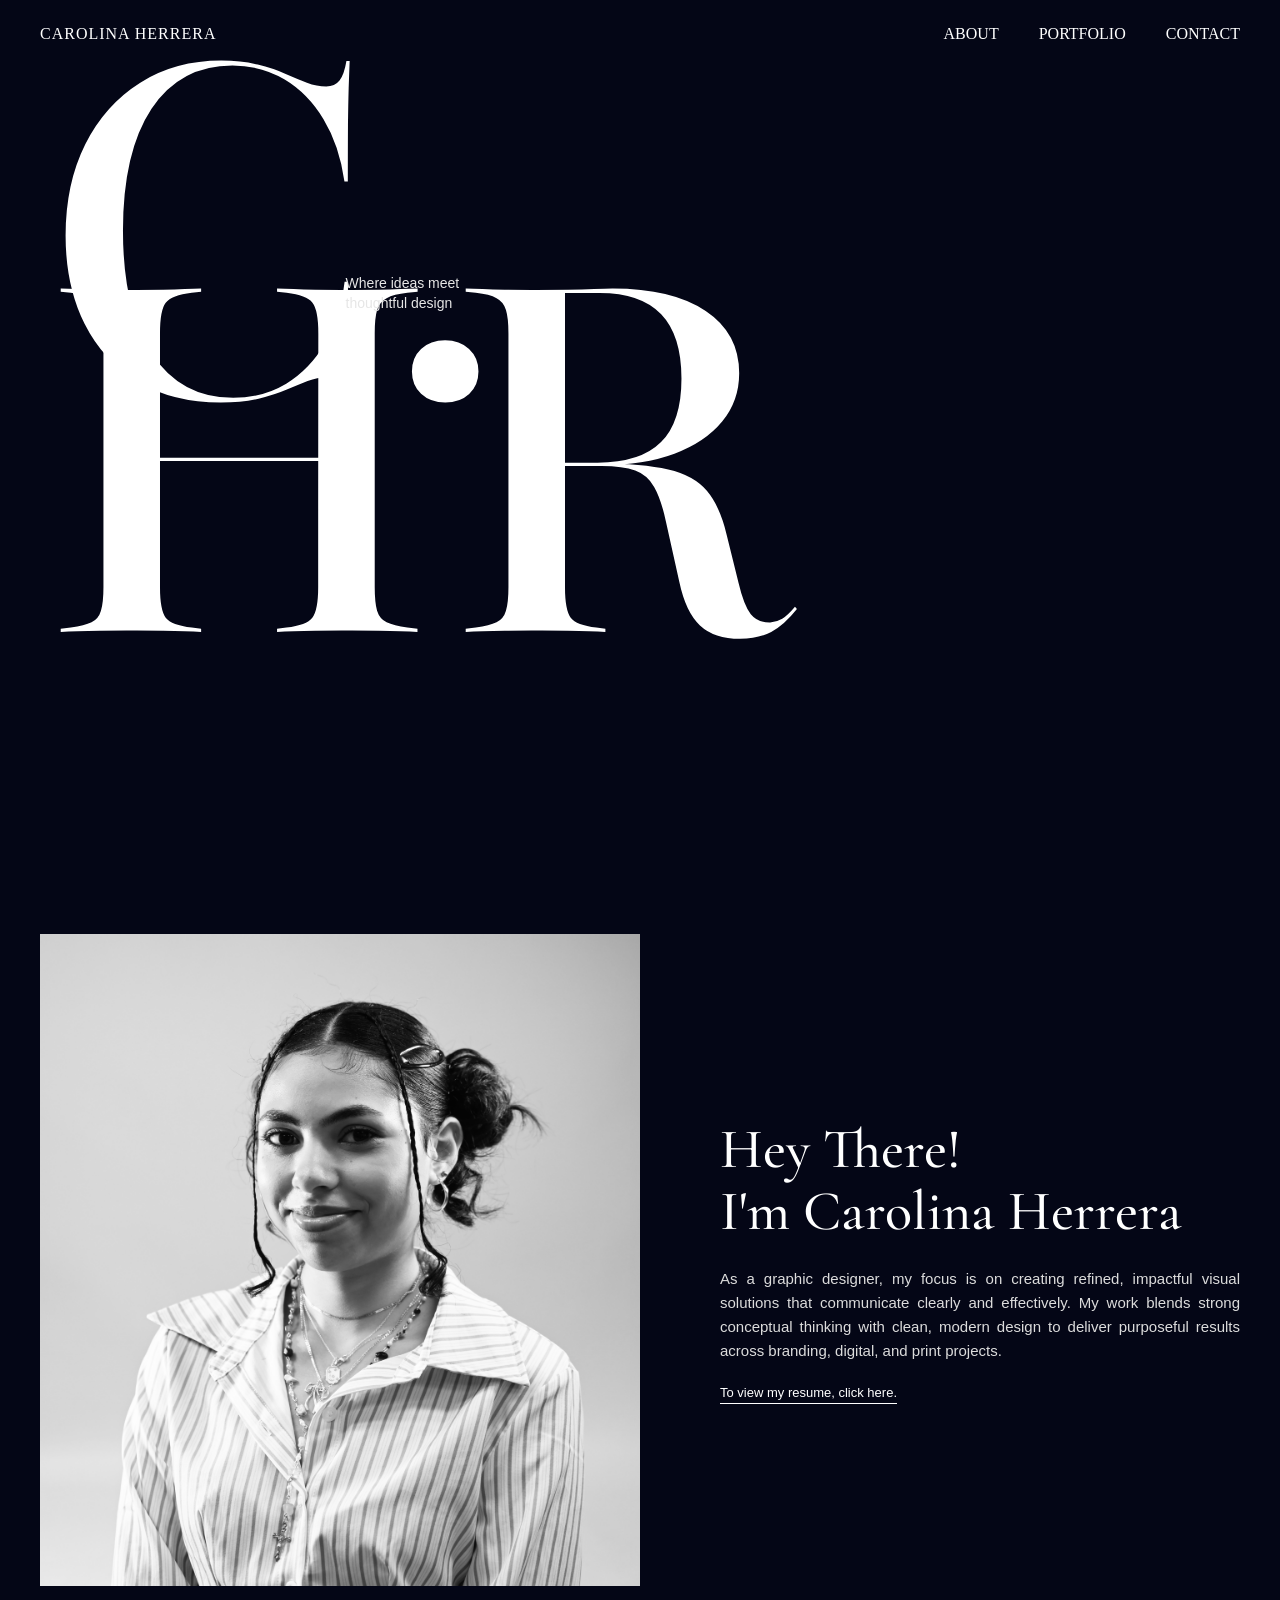
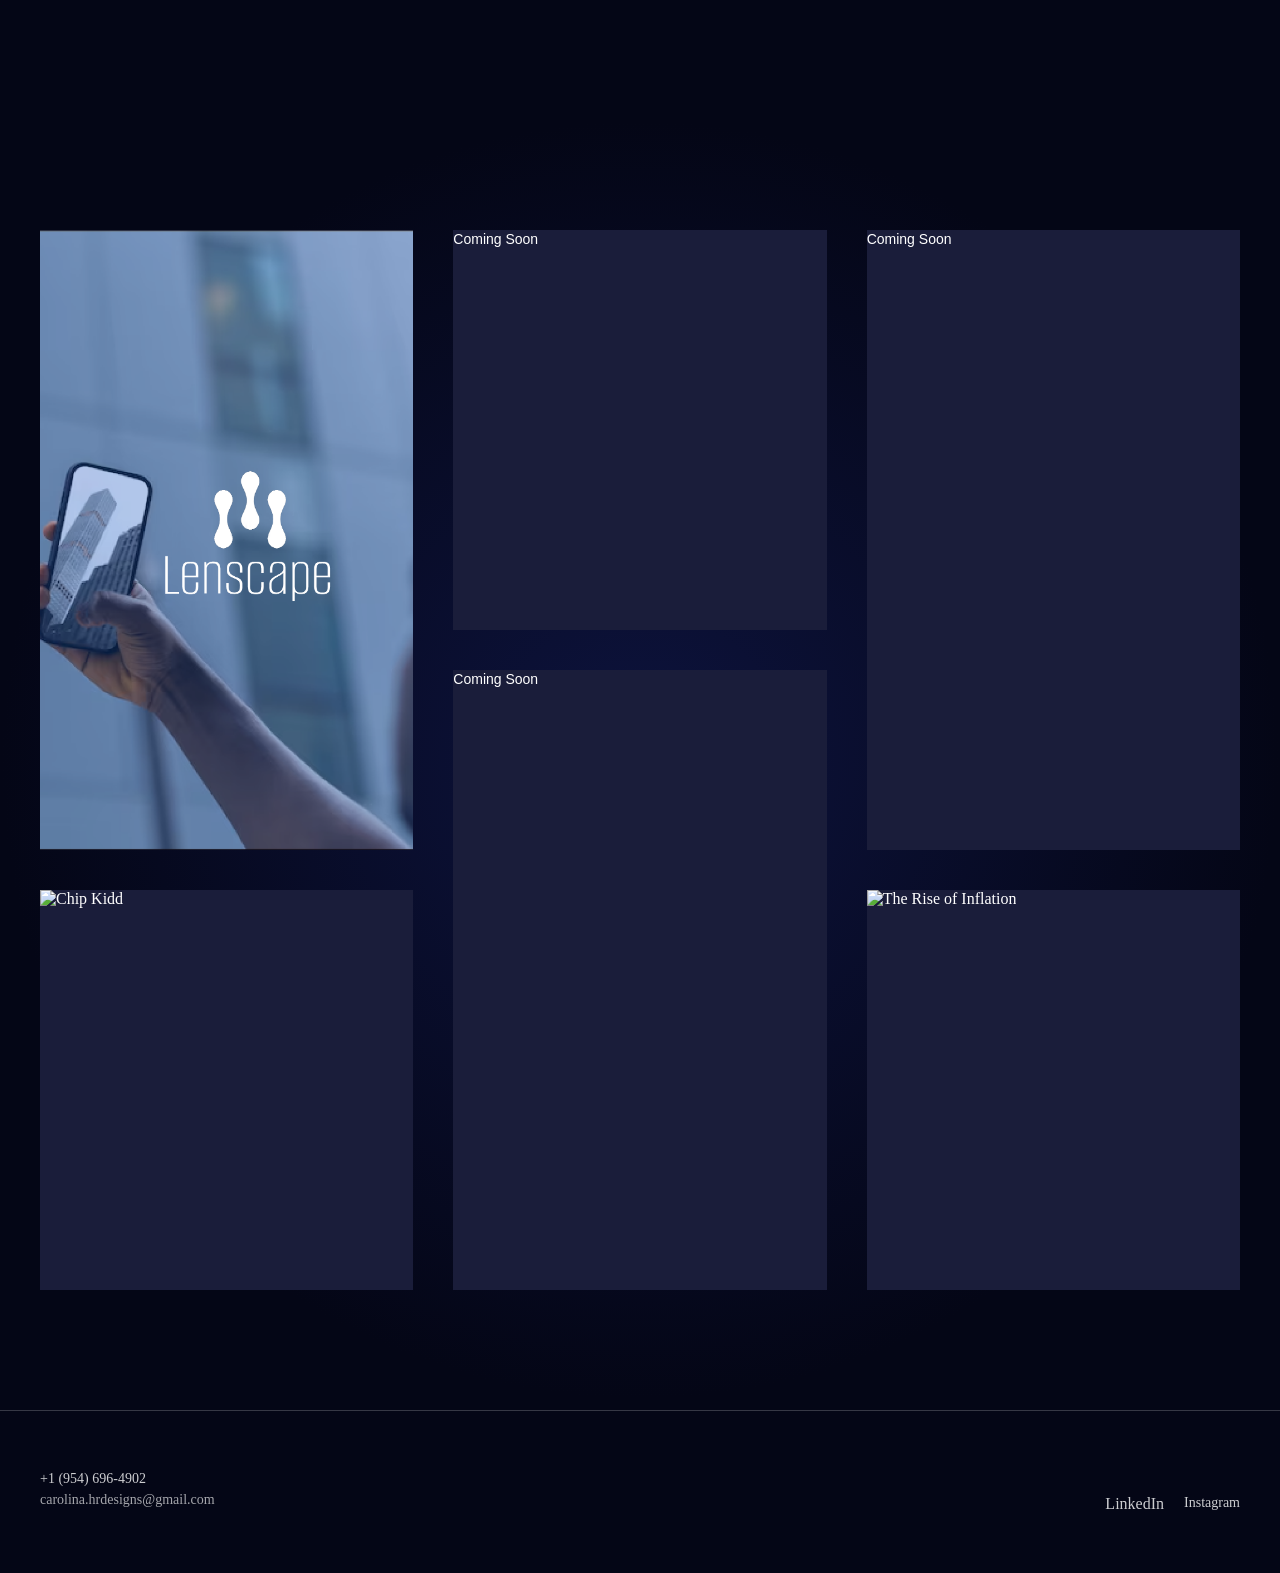
==== index.html @ 98c5e2ce "updated linked in and resume links" ====
<!DOCTYPE html>
<html lang="en">
<head>
    
    <title>Carolina Herrera Portfolio</title>
    <link rel="preconnect" href="https://fonts.googleapis.com">
    <link rel="preconnect" href="https://fonts.gstatic.com" crossorigin>
    <link href="https://fonts.googleapis.com/css2?family=Cormorant+Garamond&family=Playfair:opsz,wght@5..1200,300&display=swap" rel="stylesheet">
    <link rel="stylesheet" href="css/style.css">
</head>

<body>

    <!-- navigation -->
    <header class="header">
        <div class="header-container">

            <div class="logo">
                <a href="#home">CAROLINA HERRERA</a>
            </div>

            <nav class="nav">
                <ul class="nav-list">
                    <li><a href="#about">ABOUT</a></li>
                    <li><a href="#portfolio">PORTFOLIO</a></li>
                    <li><a href="#contact">CONTACT</a></li>
                </ul>
            </nav>

        </div>
    </header>


    <!-- home section -->
    <section id="home" class="home">

        <div class="home-container">

            <div class="home-title">

             <!-- wraper for main letter  -->
                <div class="home-main">
                    <span class="home-c">C.</span>

                    <span class="home-text-block">
                        <span class="home-hr">HR</span>
                    </span>
                </div>

             <!-- wrapper for subtitle -->
                <div class="home-sub">
                    <span class="home-subtitle">
                    Where ideas meet thoughtful design
                    </span>
                </div>

            </div>

        </div>

    </section>



  <!-- about section -->
    <section id="about" class="about">

        <div class="about-container">

         <!-- left side profile pic -->
            <div class="about-image">
                <img src="images/profile.jpg" alt="Carolina Herrera">
         </div>

         <!-- right side bio -->
            <div class="about-content">

                <h2 class="about-title">
                    Hey There! <br>I'm Carolina Herrera
                </h2>

                <p class="about-text">
                    As a graphic designer, my focus is on creating refined, impactful visual solutions that communicate clearly and effectively. My work blends strong conceptual thinking with clean, modern design to deliver purposeful results across branding, digital, and print projects.
                </p>

                <p class="about-link">
                    <a href="CarolinaHerreraResume.pdf" target="_blank">To view my resume, click here.</a>
                </p>

            </div>

        </div>

    </section>


    <!-- portfolio pics -->
    <section id="portfolio" class="portfolio">

        <div class="portfolio-container">

            <!-- each one is a project pic -->
            <a href="project-1.html" class="project project-1">
                    <img src="images/project-1.png" alt="Lenscape">
                    <div class="project-overlay">
                        <h3>Lenscape</h3>
                    </div>
            </a>
            <div class="project project-2">
                <span class="placeholder">Coming Soon</span>
            </div>
            <div class="project project-3">
                <span class="placeholder">Coming Soon</span>
            </div>
            <div class="project project-4">
                <span class="placeholder">Coming Soon</span>
            </div>
            <a href="project-2.html" class="project project-5">  
                <img src="images/project-2.png" alt="Chip Kidd">
                <div class="project-overlay">
                    <h3>Chip Kidd <br> Magazine Spreads</h3>
                </div>
            </a>
            <a href="project-3.html" class="project project-6">
                <img src="images/project-3.png" alt="The Rise of Inflation">
                <div class="project-overlay">
                    <h3> The Rise of Inflation <br> Editorial Spread </h3>
                </div>
            </a>
            </div>
        </div>

    </section>


    <!-- contact info -->
    <footer id="contact" class="footer">

        <div class="footer-container">

            <div class="footer-left">

                <p class="footer-phone">
                    +1 (954) 696-4902
                </p>

                <p class="footer-email">
                    <a href="mailto:carolina.hrdesigns@gmail.com" class="footer-email">carolina.hrdesigns@gmail.com</a>
                </p>

            </div>

            <div class="footer-right">

                
                <a class="linkedin" href="https://www.linkedin.com/in/carolinaherrera-carolinahrdesigns" target="_blank">
                    LinkedIn
                </a>
                <a href="#" class="footer-link">Instagram</a>

            </div>

        </div>

    </footer>

    <script>
        /* Fade IN when page loads */
        window.addEventListener("load", () => {
        document.body.classList.add("page-loaded");
        });

        /* Fade OUT when clicking links */
        document.querySelectorAll("a").forEach(link => {
            link.addEventListener("click", function(e) {

                const href = this.getAttribute("href");

                /* ignore anchors or external links */
                if (!href || href.startsWith("#") || this.target === "_blank") return;

                e.preventDefault();

                document.body.classList.remove("page-loaded");
                document.body.classList.add("page-exit");

                setTimeout(() => {
                    window.location.href = href;
                }, 500);
            });
        });
    </script>

</body>
</html>
---- css/style.css ----
* {
    margin: 0;
    padding: 0;
    box-sizing: border-box;
}


/* scroll */
html {
    scroll-behavior: smooth;
}


/* body styling */
body {
    background-color: #040616;
    color: white;
}




/* header */
.header {
    position: fixed;
    top: 0;
    left: 0;
    width: 100%;
    padding: 25px 40px;
    background-color: transparent;
    z-index: 1000;
}


/* header pt.2 */
.header-container {
    display: flex;
    justify-content: space-between;
    align-items: center;
}



/* logo name */
.logo a {
    font-size: 16px;
    font-weight: 400;
    letter-spacing: 1px;
    color: white;
    text-decoration: none;
}



/* navigation */
.nav-list {
    display: flex;
    gap: 40px;
    list-style: none;
}


/* navigation links */
.nav-list a {
    font-size: 16px;
    color: white;
    text-decoration: none;
    transition: opacity 0.3s ease;
}


/* navigation hover effect */
.nav-list a:hover {
    opacity: 0.6;
}

.home {
    padding-top: 120px;
}





/* home section */
.home {
    height: 90vh;
    display: flex;
    align-items: center;      
    justify-content: center;  
    padding: 0 40px;
}


/* home pt.2 */
.home-container {
    width: 100%;
    display: flex;
    justify-content: center;
}

/* home title placer */
.home-title {
    position: relative;
    display: flex;
    align-items: baseline;
    justify-content: center;   
}

/* letter c. */
.home-c {
    font-size: clamp(400px, 45vw, 1000px);
    font-weight: 500;
    line-height: 0.20;
    font-family: "Playfair", serif;
    transform: translate(-3vw, -2%);
}


/* letters hr */
.home-hr {
    font-size: clamp(400px, 47vw, 1000px);
    font-weight: 500;
    line-height: 0.20;
    font-family: "Playfair", serif;
    transform: translateY(40px);
}


/* right text block */
.home-text-block {
    position: relative;
}


/* subtitle */
.home-subtitle {
    position: absolute;
    left: -23vw;
    top: 100px;
    font-family: "Inter", sans-serif;
    font-size: 14px;
    line-height: 1.4;
    color: #e6e6e6;
    width: 160px;
}


@keyframes homeFadeUp {
    to {
        opacity: 1;
        transform: translateY(0);
    }
}



.home-main {
    opacity: 0;
    transform: translateY(60px);
    animation: homeFadeUp 1.4s cubic-bezier(0.22, 1, 0.36, 1) forwards;
}

.home-sub {
    position: absolute;
    opacity: 0;
    animation: homeFadeUp 1.4s cubic-bezier(0.22, 1, 0.36, 1) forwards;
    animation-delay: 0.6s;
}






/* about section */
.about {
    min-height: 100vh;
    display: flex;
    align-items: center;
    padding: 80px 40px;
}

/* about section pt.2 */
.about-container {
    display: flex;
    align-items: center;
    gap: 80px;
}

/* profile pic */
.about-image img {
    width: 600px;
    height: auto;
    display: block;
}


/* right side bio */
.about-content {
    max-width: 520px;
}


/* title */
.about-title {
    font-size: 56px;
    font-weight: 500;
    line-height: 1.1;
    margin-bottom: 24px;
    font-family: "Cormorant Garamond", serif;
}

/* body text */
.about-text {
    font-family: "Inter", sans-serif;
    font-size: 15px;
    line-height: 1.6;
    color: #dcdcdc;
    margin-bottom: 20px;

    text-align: justify;
    text-align-last: left;
}

/* link */
.about-link a {
    font-family: "Inter", sans-serif;
    font-size: 13px;
    color: #ffffff;
    text-decoration: underline;
}

/* about resume */
.about-link a {
    text-decoration: none;
    color: white;

    border-bottom: 1px solid white;
    padding-bottom: 3px;

    transition: opacity 0.3s ease;
}

.about-link a:hover {
    opacity: 0.6;
}






/* portfolio section */
.portfolio {
    padding: 120px 40px;
    background: radial-gradient(
    circle at center,
    #0D133D 0%,
    #040616 70%
  );
}

/* portfolio pt.2 */
.portfolio-container {
    max-width: 1200px;
    margin: 0 auto;
    display: grid;
    grid-template-columns: repeat(6, 1fr);
    grid-auto-rows: 180px;
    gap: 40px;
}

/* project blocks */
.project {
    position: relative;
    overflow: hidden;
    cursor: pointer;
    display: block;
    text-decoration: none;
    color: inherit;
}

.project:visited {
    color: inherited;
}

.project-1 {
    grid-column: 1 / 3;
    grid-row: 1 / 4;
}

.project-2 {
    grid-column: 3 / 5;
    grid-row: 1 / 3;
}

.project-3 {
    grid-column: 5 / 7;
    grid-row: 1 / 4;
}

.project-4 {
    grid-column: 3 / 5;
    grid-row: 3 / 6;
}

.project-5 {
    grid-column: 1 / 3;
    grid-row: 4 / 6;
}

.project-6 {
    grid-column: 5 / 7;
    grid-row: 4 / 6;
}

.project img {
    width: 100%;
    height: 100%;
    object-fit: cover;  
    transition: transform 0.5s ease, filter 0.5s ease;
}

.project {
    position: relative;
    overflow: hidden;
    cursor: pointer;
    width: 100%;
    height: 100%;
    background-color: #1a1d3a;
}

.project-overlay {
    position: absolute;
    inset: 0;
    display: flex;
    align-items: center;
    justify-content: center;
    text-align: center;
    background: rgba(4, 6, 22, 0.4);
    backdrop-filter: blur(6px);
    opacity: 0;
    transition: opacity 0.4s ease;
}

.project-overlay h3 {
    font-family: "Inter", sans-serif;
    font-size: 22px;
    font-weight: 500;
    letter-spacing: 1px;
    color: white;
    margin: 0;
    transform: translateY(10px);
    transition: transform 0.4s ease, opacity 0.4s ease;
    opacity: 0;
}

.project:hover img {
    transform: scale(1.08);
    filter: blur(4px);
}

.project:hover .project-overlay {
    opacity: 1;
}

.project:hover .project-overlay h3 {
    transform: translateY(0);
    opacity: 1;
}

.placeholder {
    color: white;
    font-family: "Inter", sans-serif;
    font-size: 14px;
}





/* footer */
.footer {
    padding: 60px 40px;
    border-top: 1px solid rgba(255, 255, 255, 0.2);
}

/* footer pt.2 */
.footer-container {
    max-width: 1200px;
    margin: 0 auto;
    display: flex;
    justify-content: space-between;
    align-items: flex-end;
}

/* left side (contact info) */
.footer-left p {
    font-size: 14px;
    margin-bottom: 5px;
    opacity: 0.8;
}

.footer-email {
    font-size: 14px;
    text-decoration: none;
    color: white;
    opacity: 0.8;
    transition: opacity 0.3s ease;
}

.footer-email:hover {
    opacity: 0.5;
}


/* right side (social links) */
.footer-right {
    display: flex;
    gap: 20px;
}

/* social links */
.footer-link {
    font-size: 14px;
    text-decoration: none;
    color: white;
    opacity: 0.8;
    transition: opacity 0.3s ease;
}

.linkedin {
    text-decoration: none;
    color: white;
    opacity: 0.8;
    transition: opacity 0.3s ease;
}

/* hover effect */
.footer-link:hover {
    opacity: 0.5;
}


/* PAGE TRANSITIONS */

body {
    opacity: 0;
    transition: opacity 0.5s ease;
}

body.page-loaded {
    opacity: 1;
}

body.page-exit {
    opacity: 0;
}
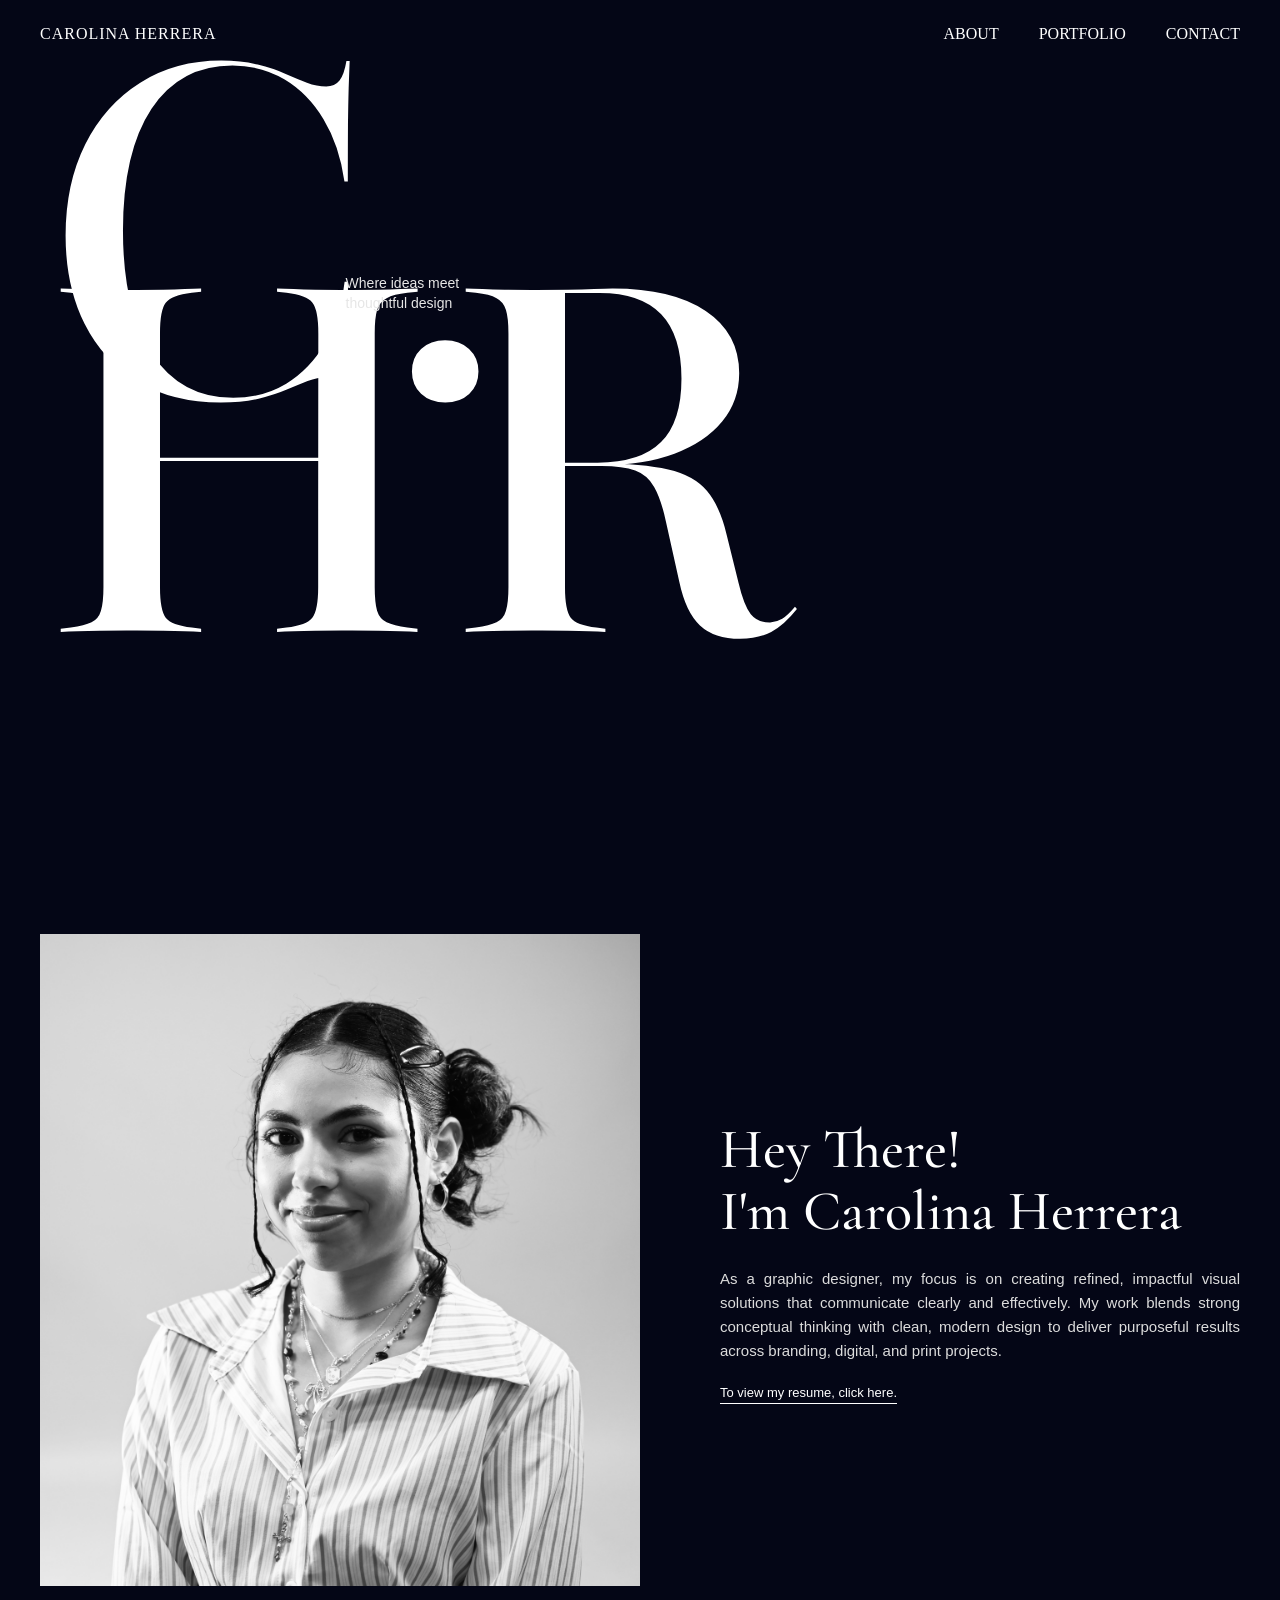
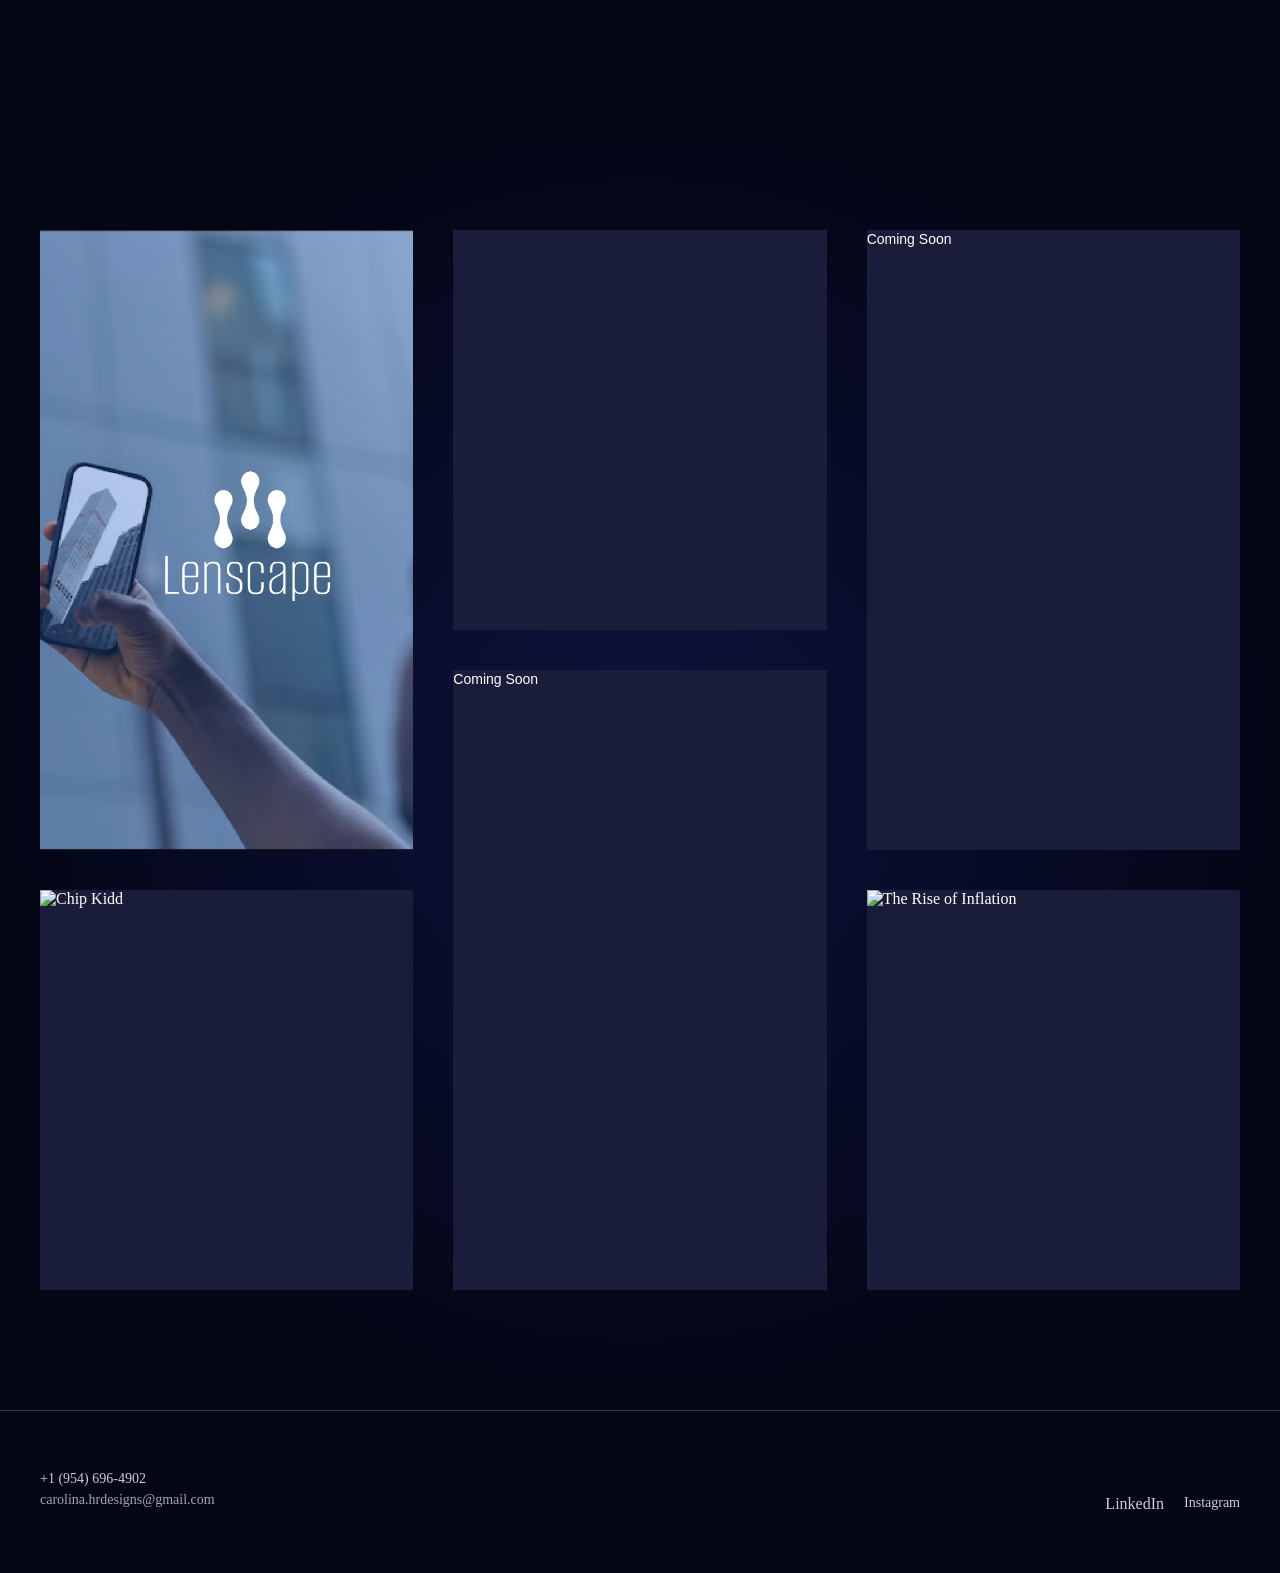
==== commit 1dffb513: "did tropicoco project, updated each project htmls for the way they look" ====
--- a/index.html
+++ b/index.html
@@ -106,9 +106,15 @@
                         <h3>Lenscape</h3>
                     </div>
             </a>
-            <div class="project project-2">
-                <span class="placeholder">Coming Soon</span>
-            </div>
+            <a href="project-4.html" class="project project-2">
+                <video autoplay muted loop playsinline>
+                    <source src="videos/tropicoco-logo.mp4" type="video/mp4">
+                </video>
+
+                <div class="project-overlay">
+                    <h3>TropiCoco</h3>
+                </div>
+            </a>
             <div class="project project-3">
                 <span class="placeholder">Coming Soon</span>
             </div>
--- a/css/style.css
+++ b/css/style.css
@@ -322,6 +322,14 @@
     transition: transform 0.5s ease, filter 0.5s ease;
 }
 
+.project video {
+    width: 100%;
+    height: 100%;
+    object-fit: cover;
+    transition: transform 0.5s ease, filter 0.5s ease;
+    transform: scale(1.5);
+}
+
 .project {
     position: relative;
     overflow: hidden;
@@ -356,10 +364,12 @@
     opacity: 0;
 }
 
-.project:hover img {
+.project:hover img,
+.project:hover video {
     transform: scale(1.08);
     filter: blur(4px);
 }
+
 
 .project:hover .project-overlay {
     opacity: 1;
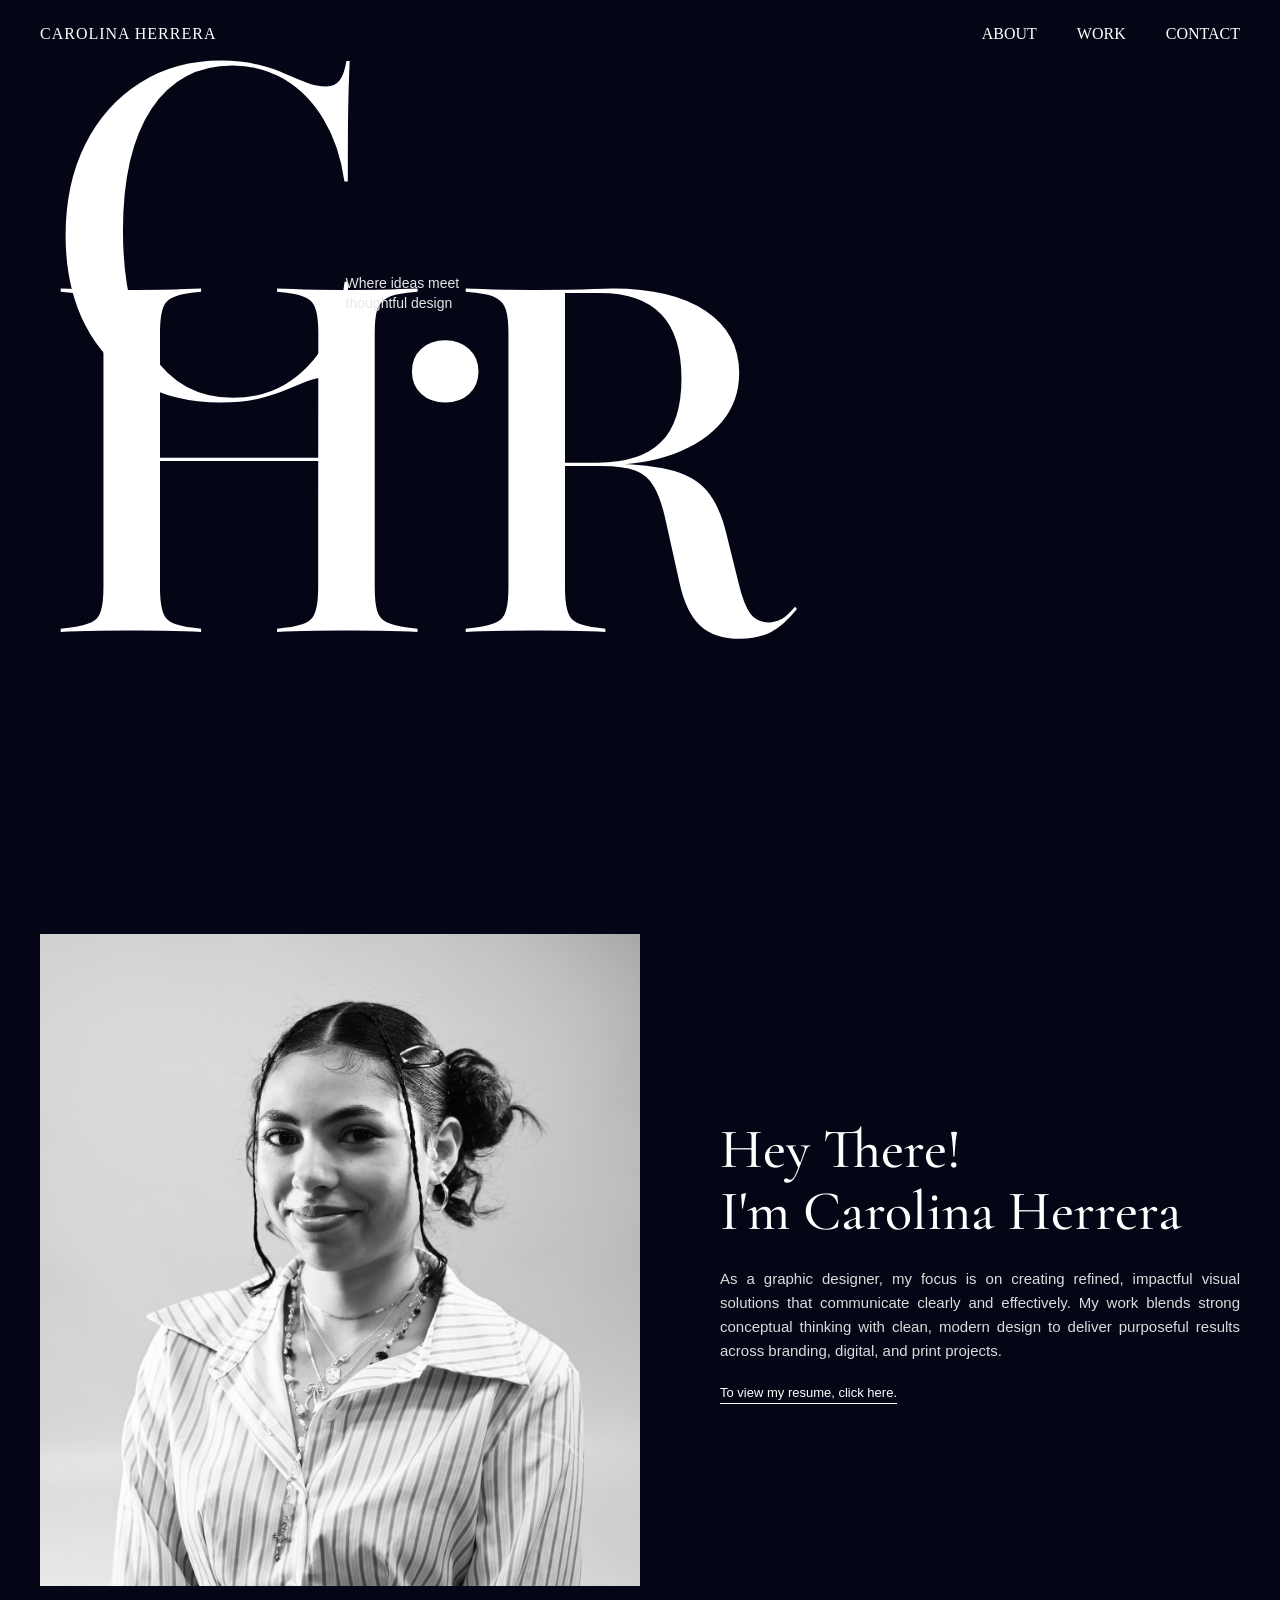
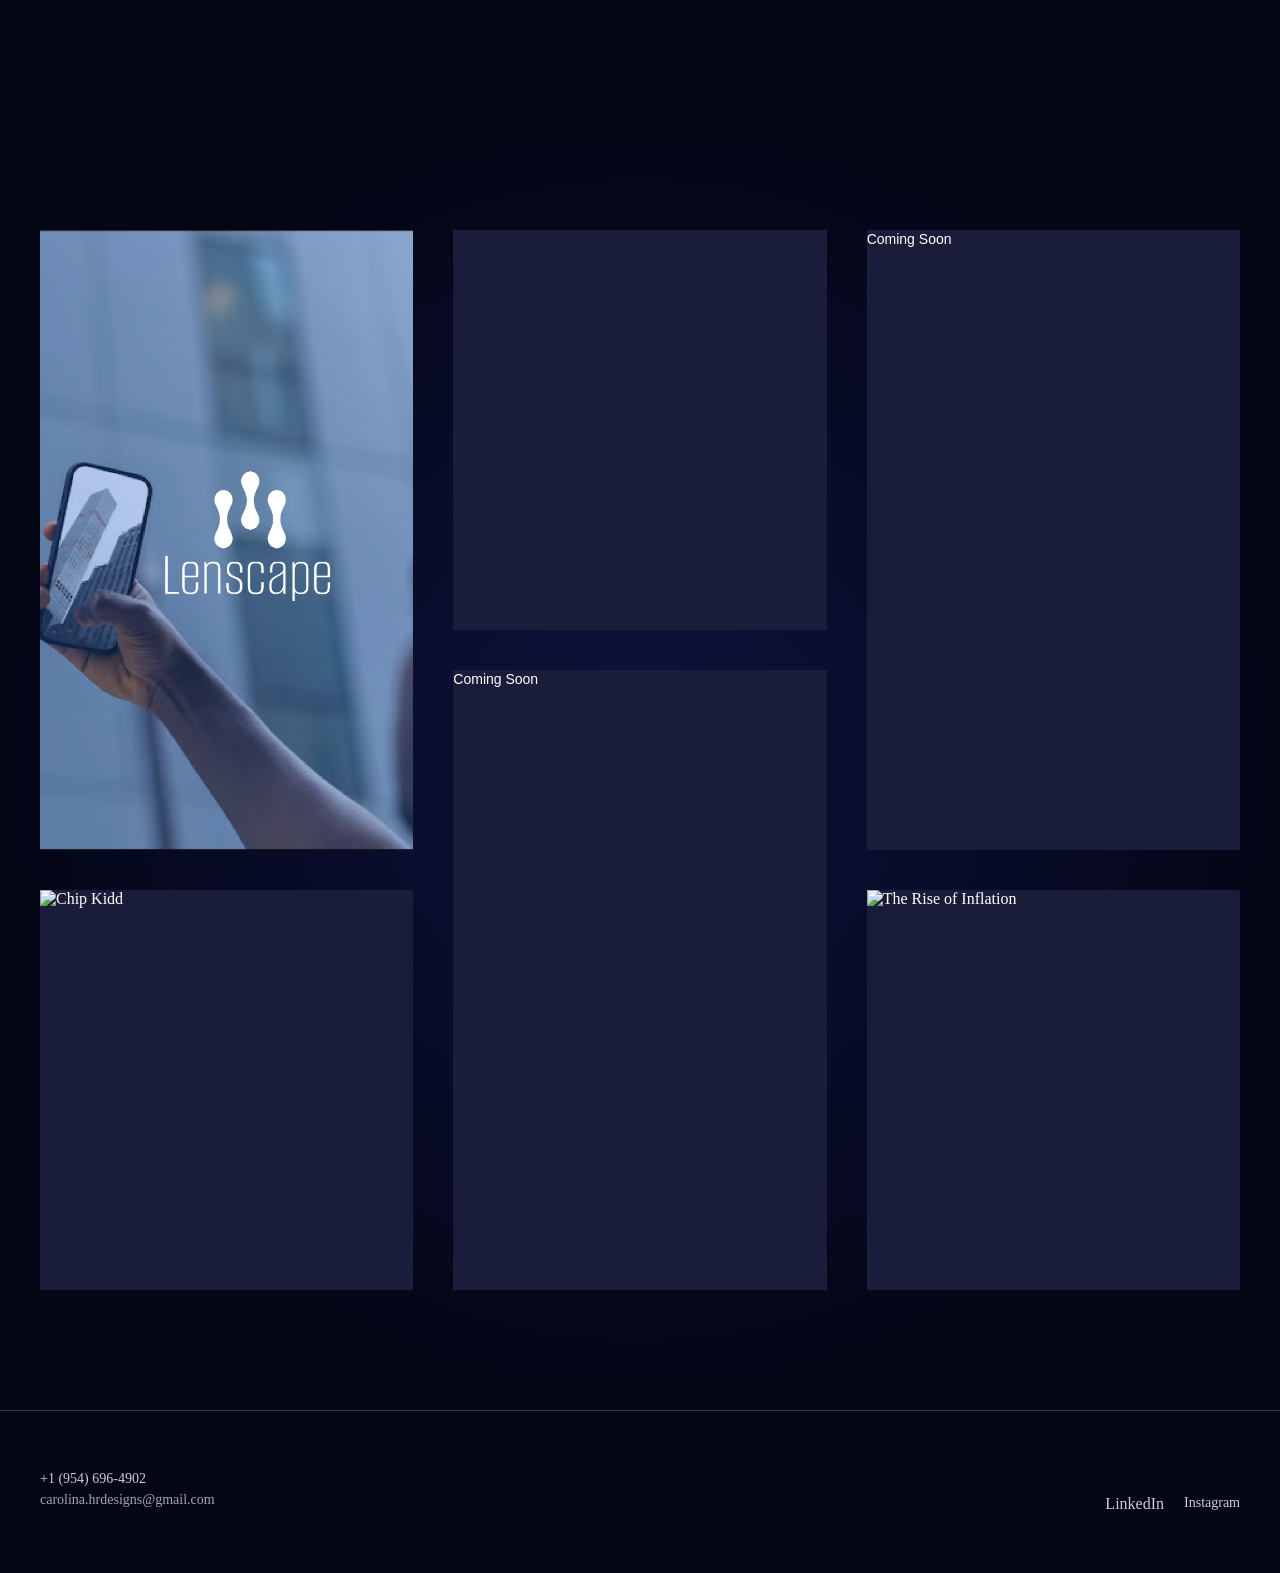
==== commit 05c92e5b: "portfolio to work on nav" ====
--- a/index.html
+++ b/index.html
@@ -22,7 +22,7 @@
             <nav class="nav">
                 <ul class="nav-list">
                     <li><a href="#about">ABOUT</a></li>
-                    <li><a href="#portfolio">PORTFOLIO</a></li>
+                    <li><a href="#portfolio">WORK</a></li>
                     <li><a href="#contact">CONTACT</a></li>
                 </ul>
             </nav>
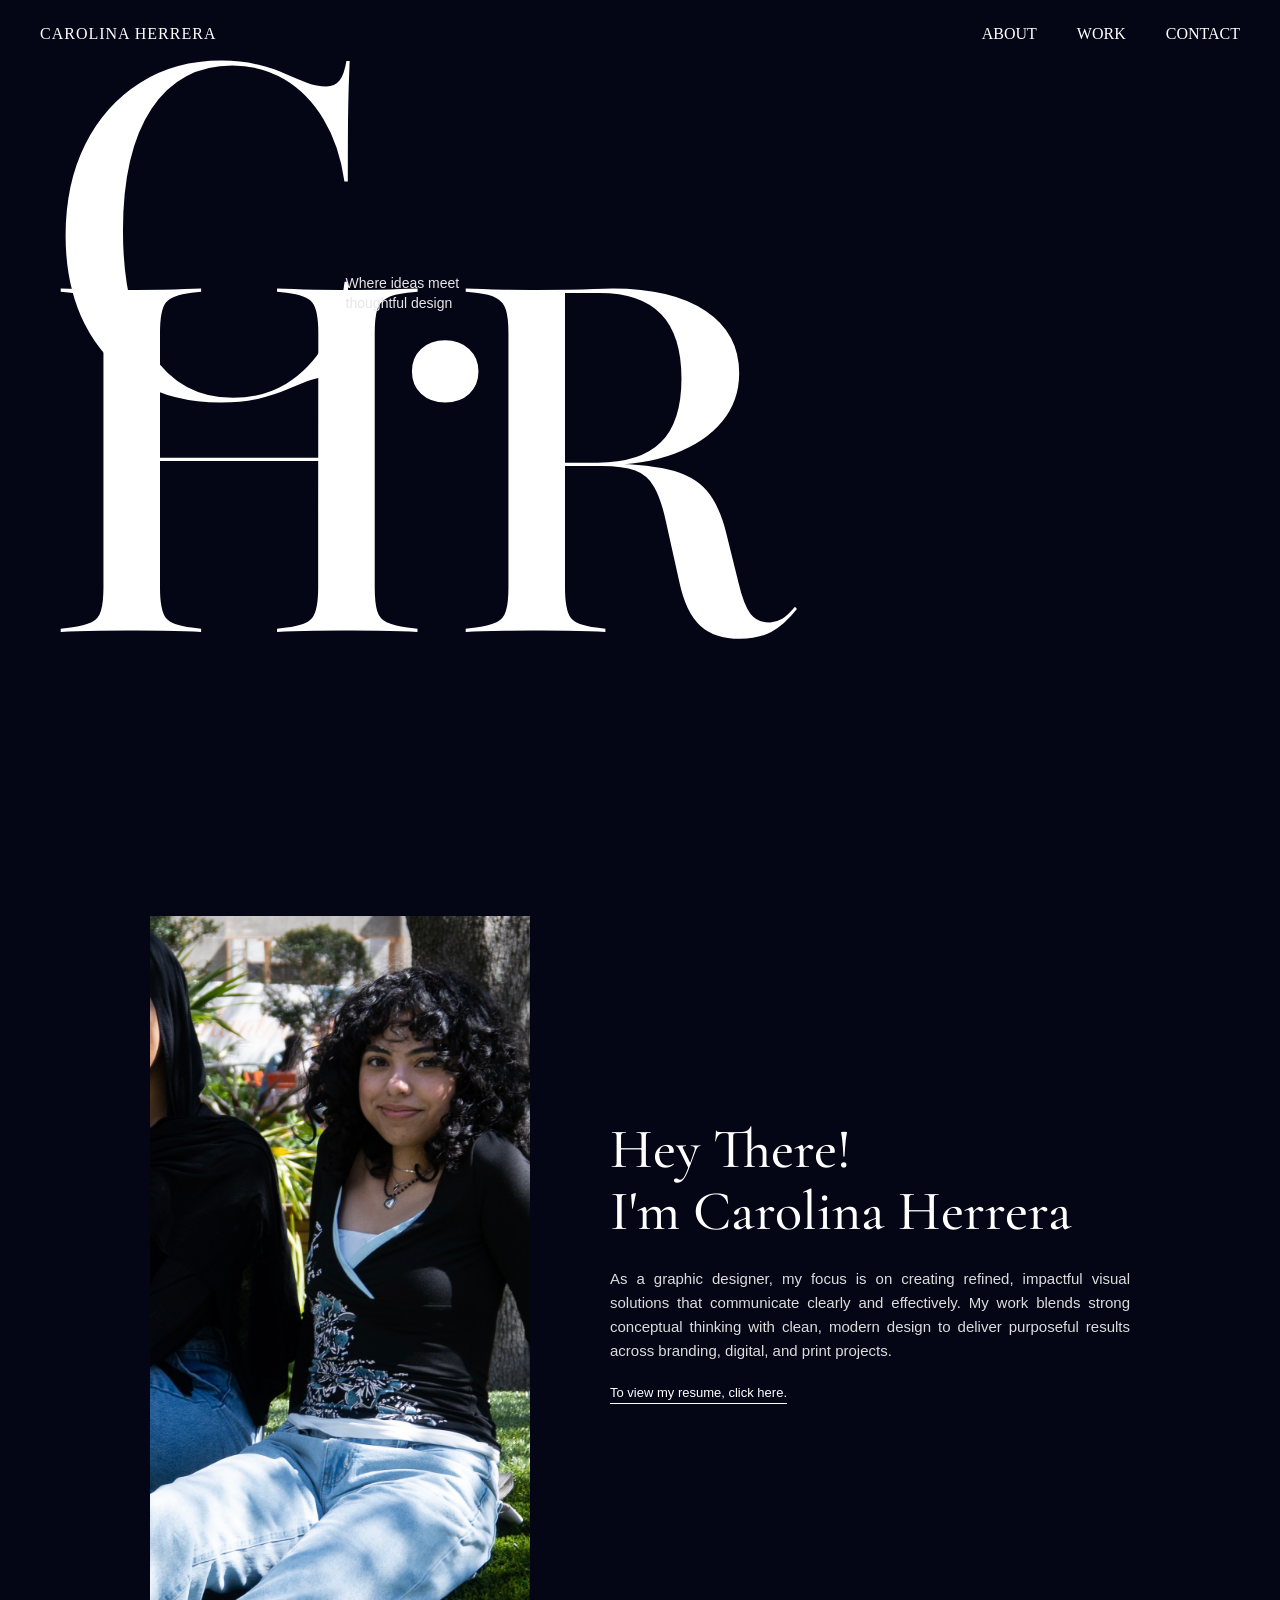
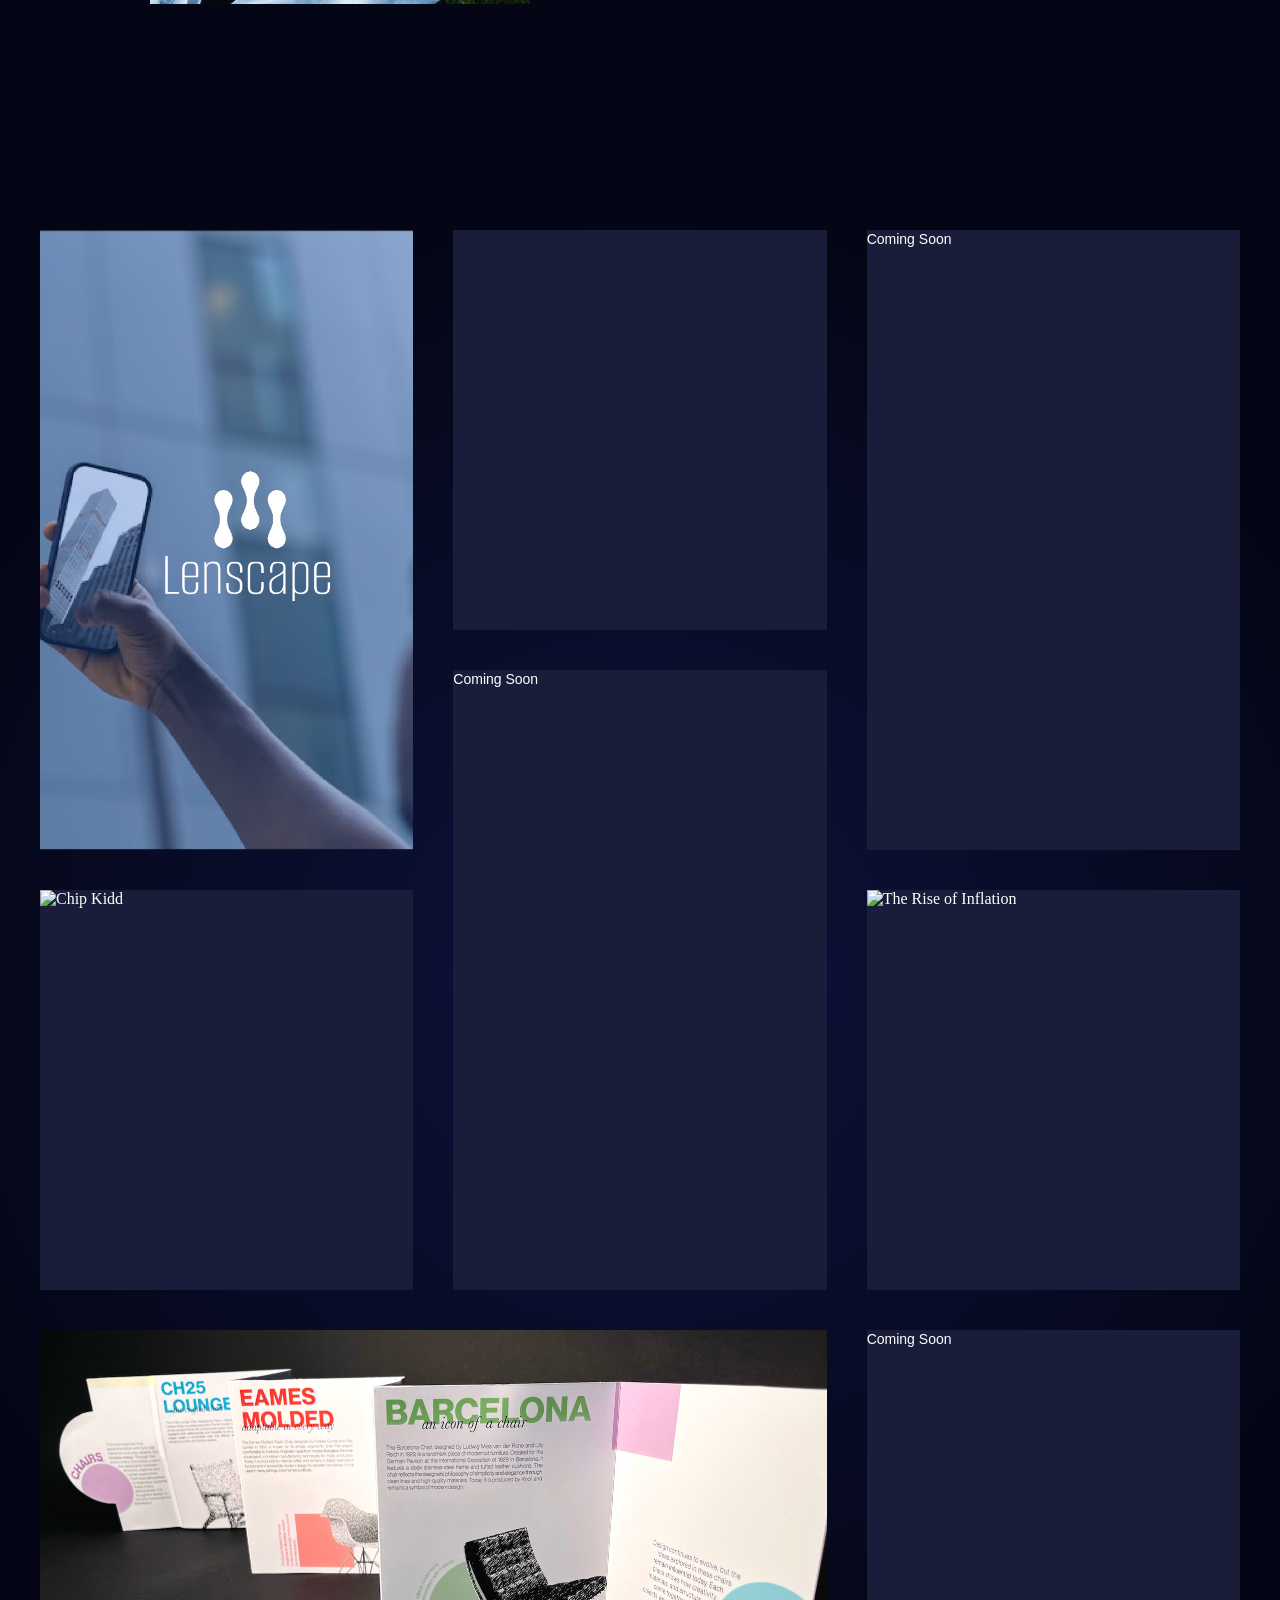
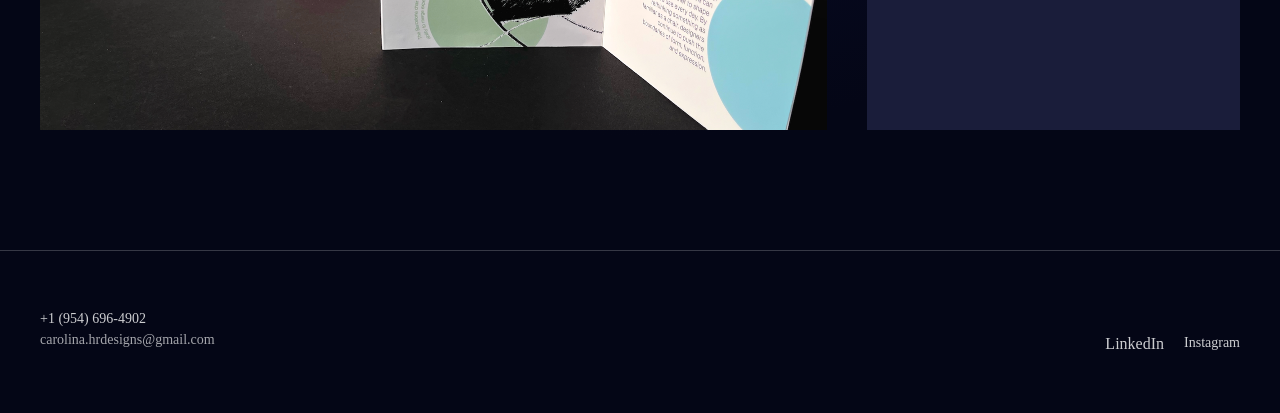
==== commit 16b5bb78: "added project 5 book about chairs" ====
--- a/index.html
+++ b/index.html
@@ -133,6 +133,15 @@
                     <h3> The Rise of Inflation <br> Editorial Spread </h3>
                 </div>
             </a>
+            <a href="project-5.html" class="project project-7">
+                <img src="images/project-5.png" alt="Chair Book">
+                <div class="project-overlay">
+                    <h3> Chair Book</h3>
+                </div>
+            </a>
+            <div class="project project-8">
+                <span class="placeholder">Coming Soon</span>
+            </div>
             </div>
         </div>
 
--- a/css/style.css
+++ b/css/style.css
@@ -178,7 +178,7 @@
     min-height: 100vh;
     display: flex;
     align-items: center;
-    padding: 80px 40px;
+    padding: 80px 150px;
 }
 
 /* about section pt.2 */
@@ -188,11 +188,19 @@
     gap: 80px;
 }
 
-/* profile pic */
 .about-image img {
-    width: 600px;
+    width: 500px;
     height: auto;
     display: block;
+    transition: transform 0.4s ease; /* smooth animation */
+}
+
+.about-image img:hover {
+    transform: scale(1.08); /* grows slightly */
+}
+
+.about-image {
+    overflow: hidden;
 }
 
 
@@ -315,6 +323,19 @@
     grid-row: 4 / 6;
 }
 
+.project-7 {
+    grid-column: 1 / 5;
+    grid-row: 6 / 8;
+}
+
+.project-8 {
+    grid-column: 5 / 7;
+    grid-row: 6 / 8;
+}
+
+
+
+
 .project img {
     width: 100%;
     height: 100%;
@@ -327,7 +348,7 @@
     height: 100%;
     object-fit: cover;
     transition: transform 0.5s ease, filter 0.5s ease;
-    transform: scale(1.5);
+   
 }
 
 .project {
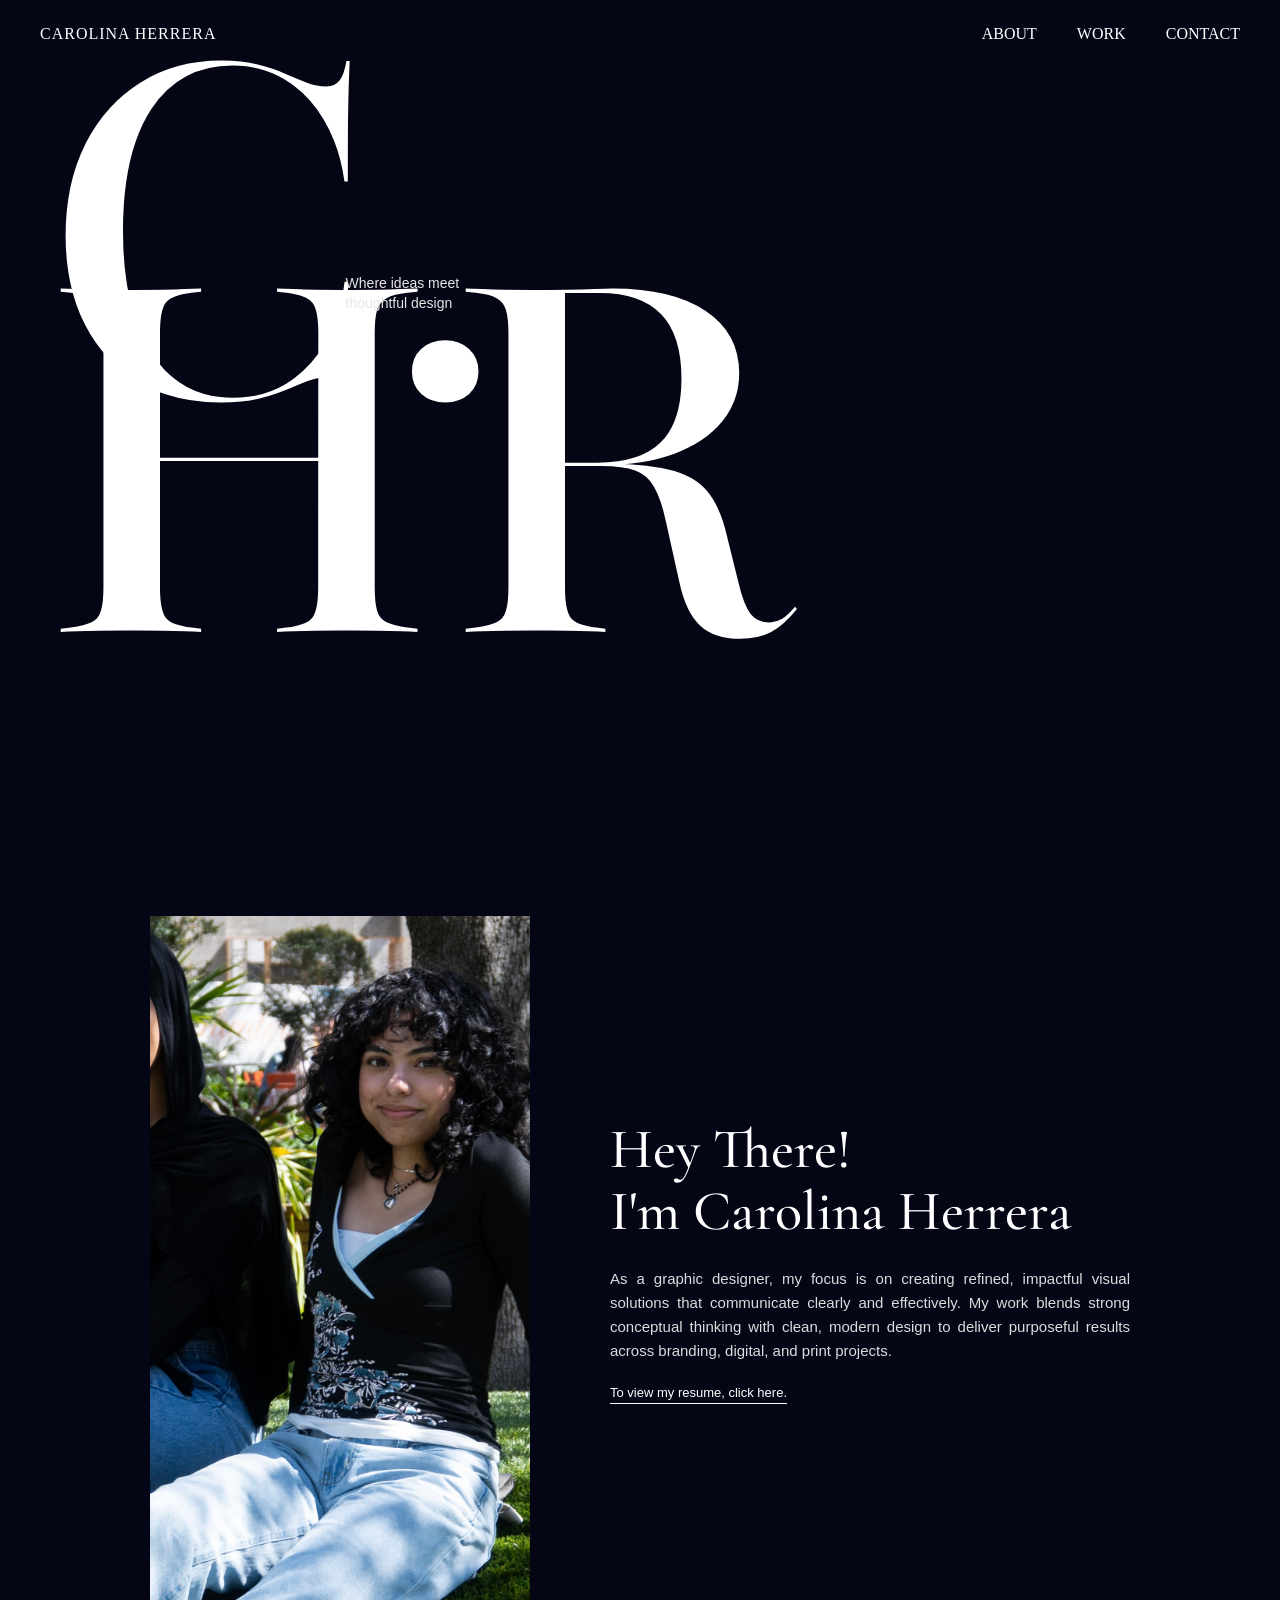
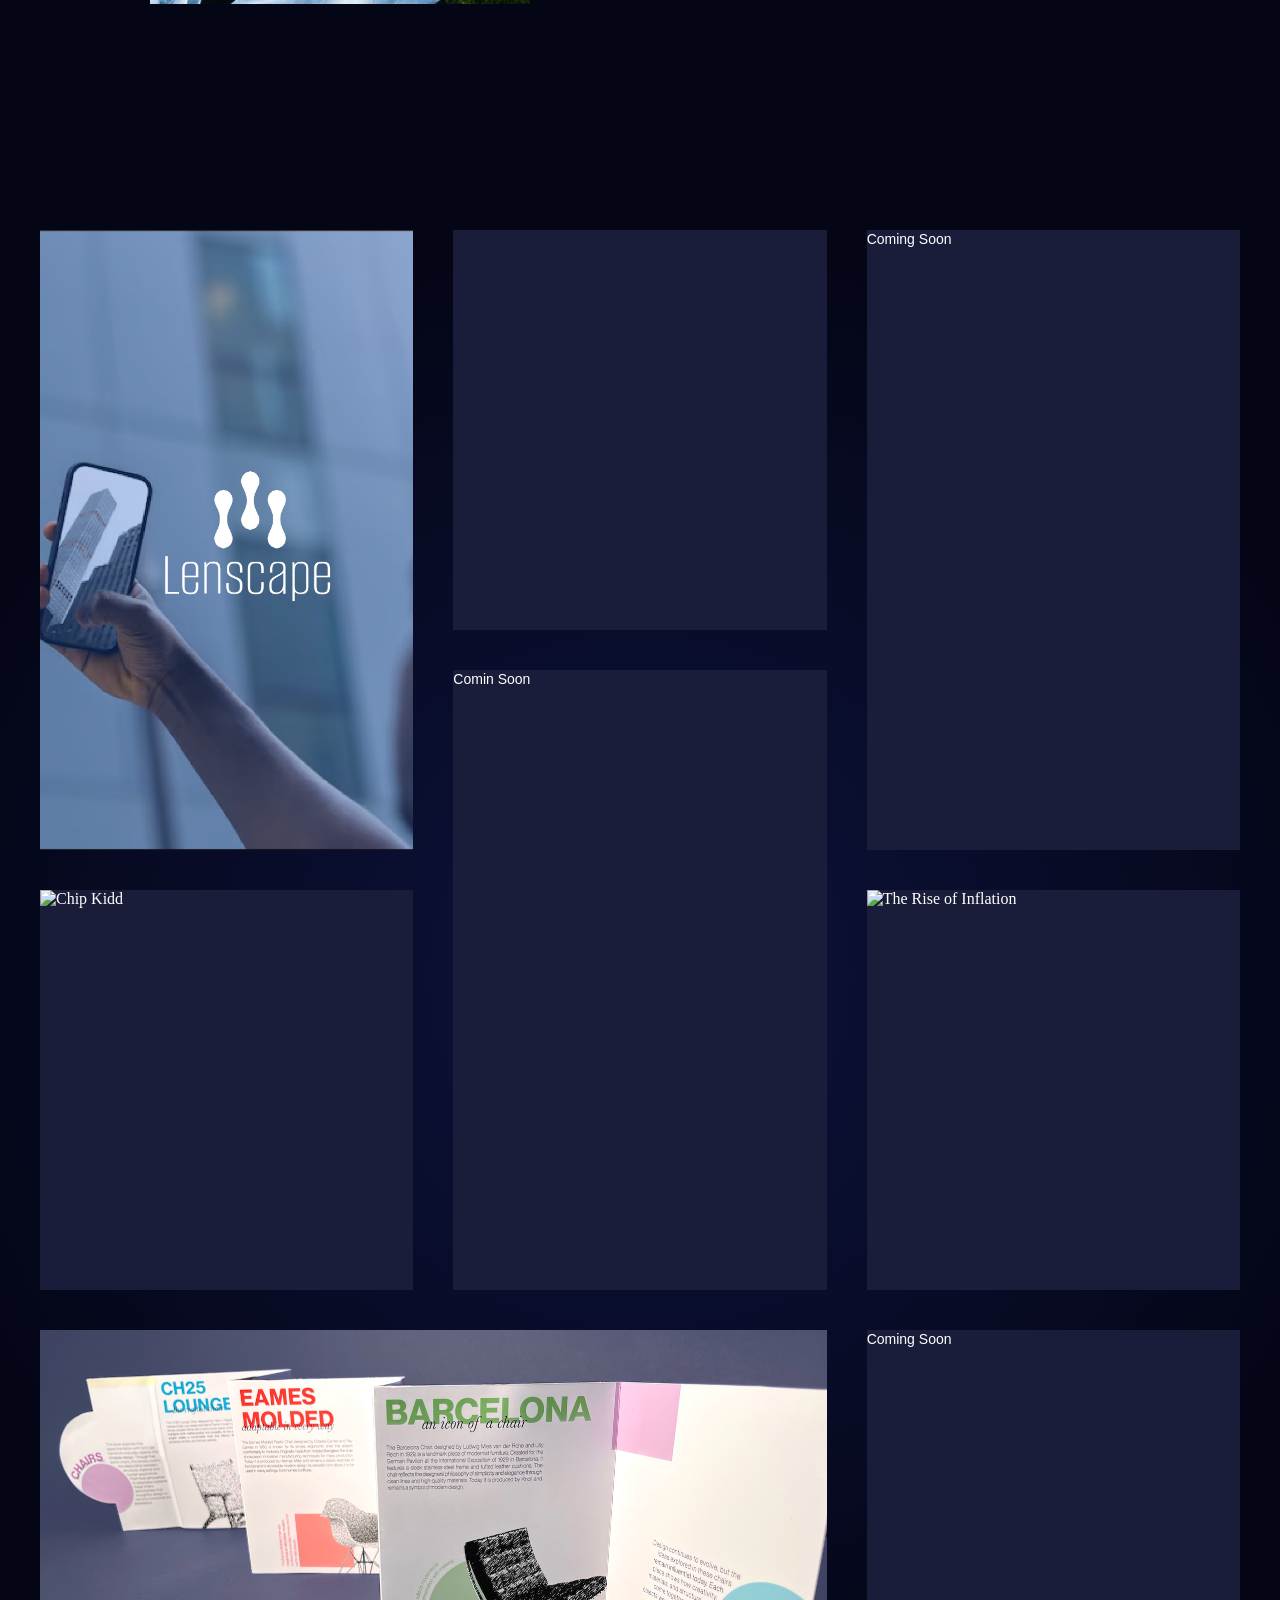
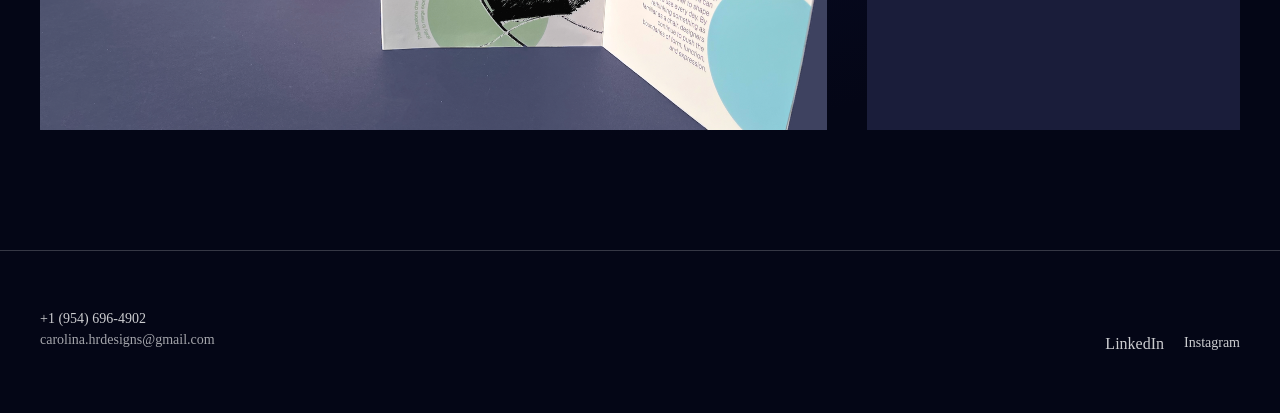
==== commit 779bc176: "playing around with scrollbar" ====
--- a/index.html
+++ b/index.html
@@ -119,7 +119,7 @@
                 <span class="placeholder">Coming Soon</span>
             </div>
             <div class="project project-4">
-                <span class="placeholder">Coming Soon</span>
+                <span class="placeholder">Comin Soon</span>
             </div>
             <a href="project-2.html" class="project project-5">  
                 <img src="images/project-2.png" alt="Chip Kidd">
--- a/css/style.css
+++ b/css/style.css
@@ -171,6 +171,62 @@
 
 
 
+/* ===== MID SCREENS (fix overlap BEFORE it breaks) ===== */
+@media (max-width: 1200px) {
+
+    .home-c,
+    .home-hr {
+        transform: none;
+    }
+
+    .home-subtitle {
+        left: -10vw;
+        top: 60px;
+    }
+
+}
+
+
+/* ===== SMALL SCREENS (switch to stacked layout) ===== */
+@media (max-width: 1100px) {
+
+    .home {
+        height: auto;
+        padding: 120px 20px;
+    }
+
+    .home-title {
+        flex-direction: column;
+        align-items: center;
+    }
+
+    .home-main {
+        transform: none;
+        text-align: center;
+    }
+
+    .home-c,
+    .home-hr {
+        font-size: clamp(120px, 30vw, 250px);
+        transform: none;
+        line-height: 0.9;
+    }
+
+    .home-sub {
+        position: static;
+        margin-top: 20px;
+        text-align: center;
+    }
+
+    .home-subtitle {
+        position: static;
+        width: auto;
+        font-size: 12px;
+    }
+
+}
+
+
 
 
 /* about section */
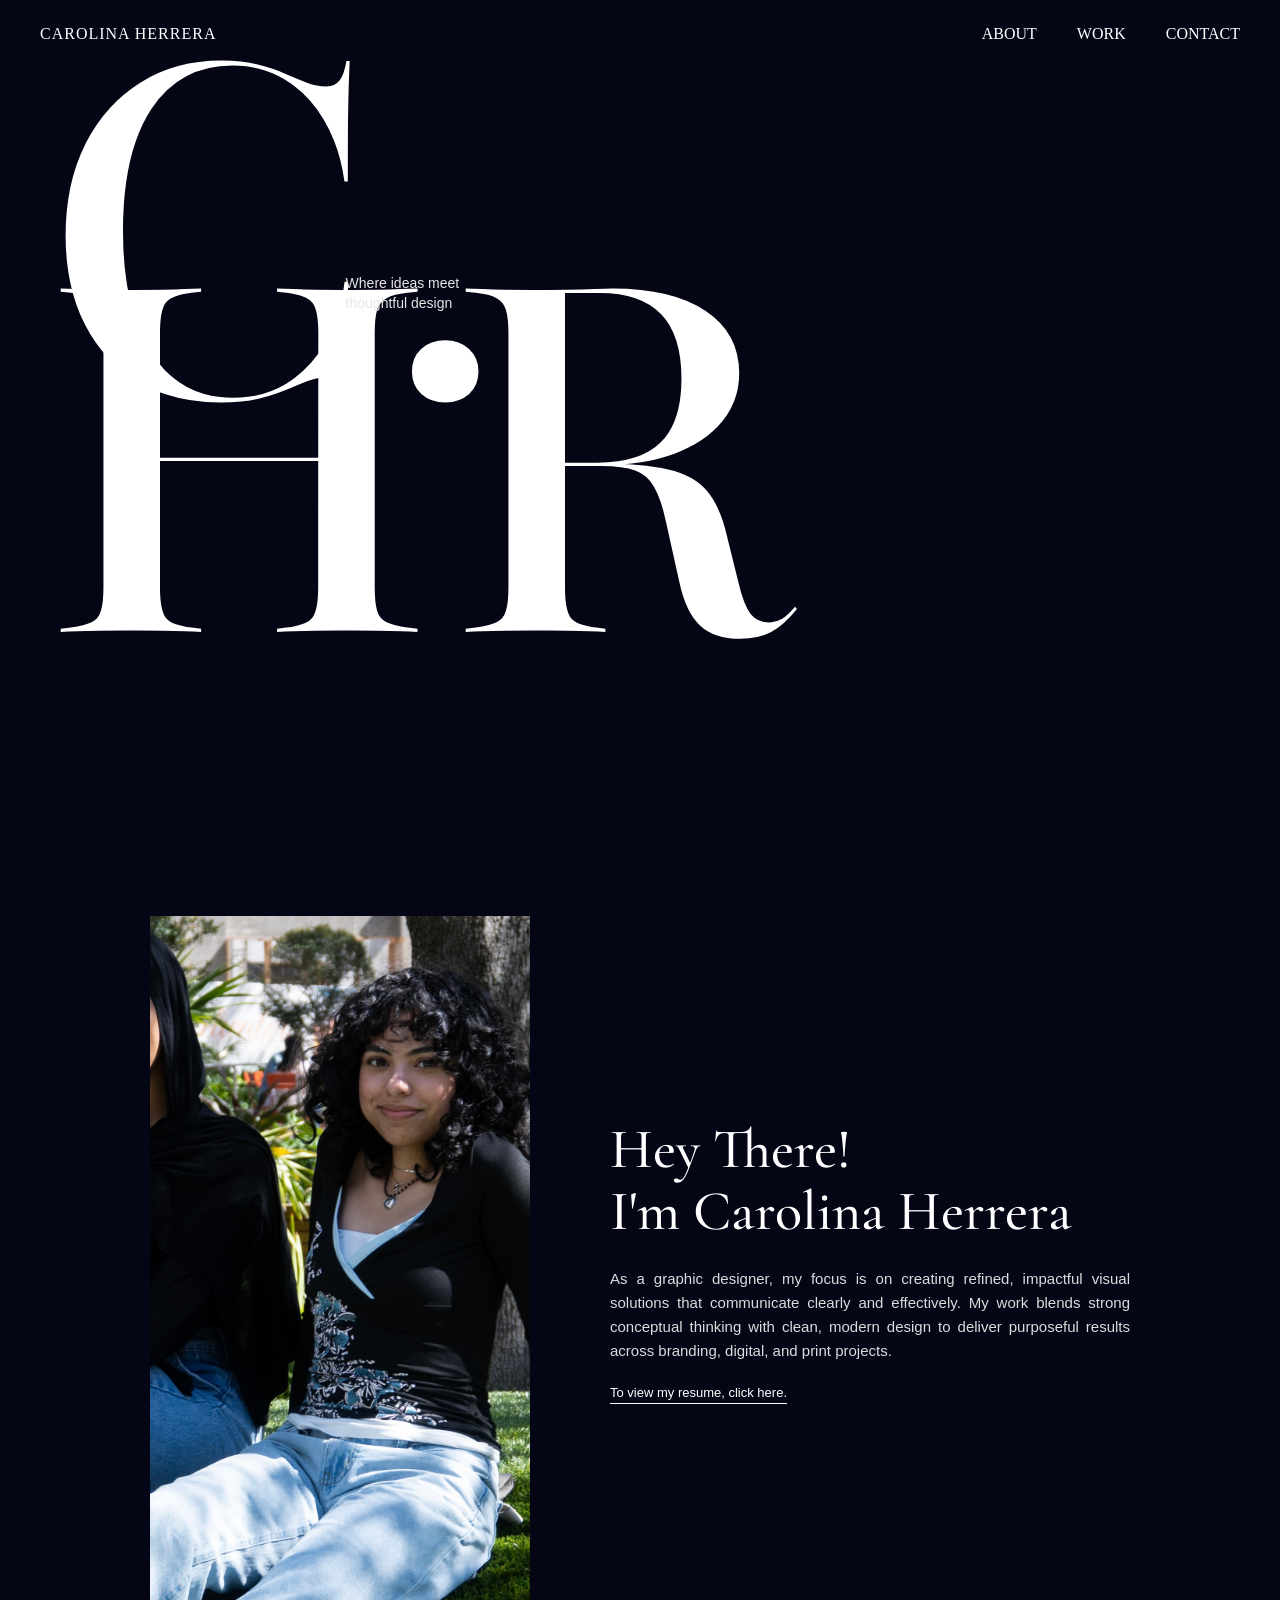
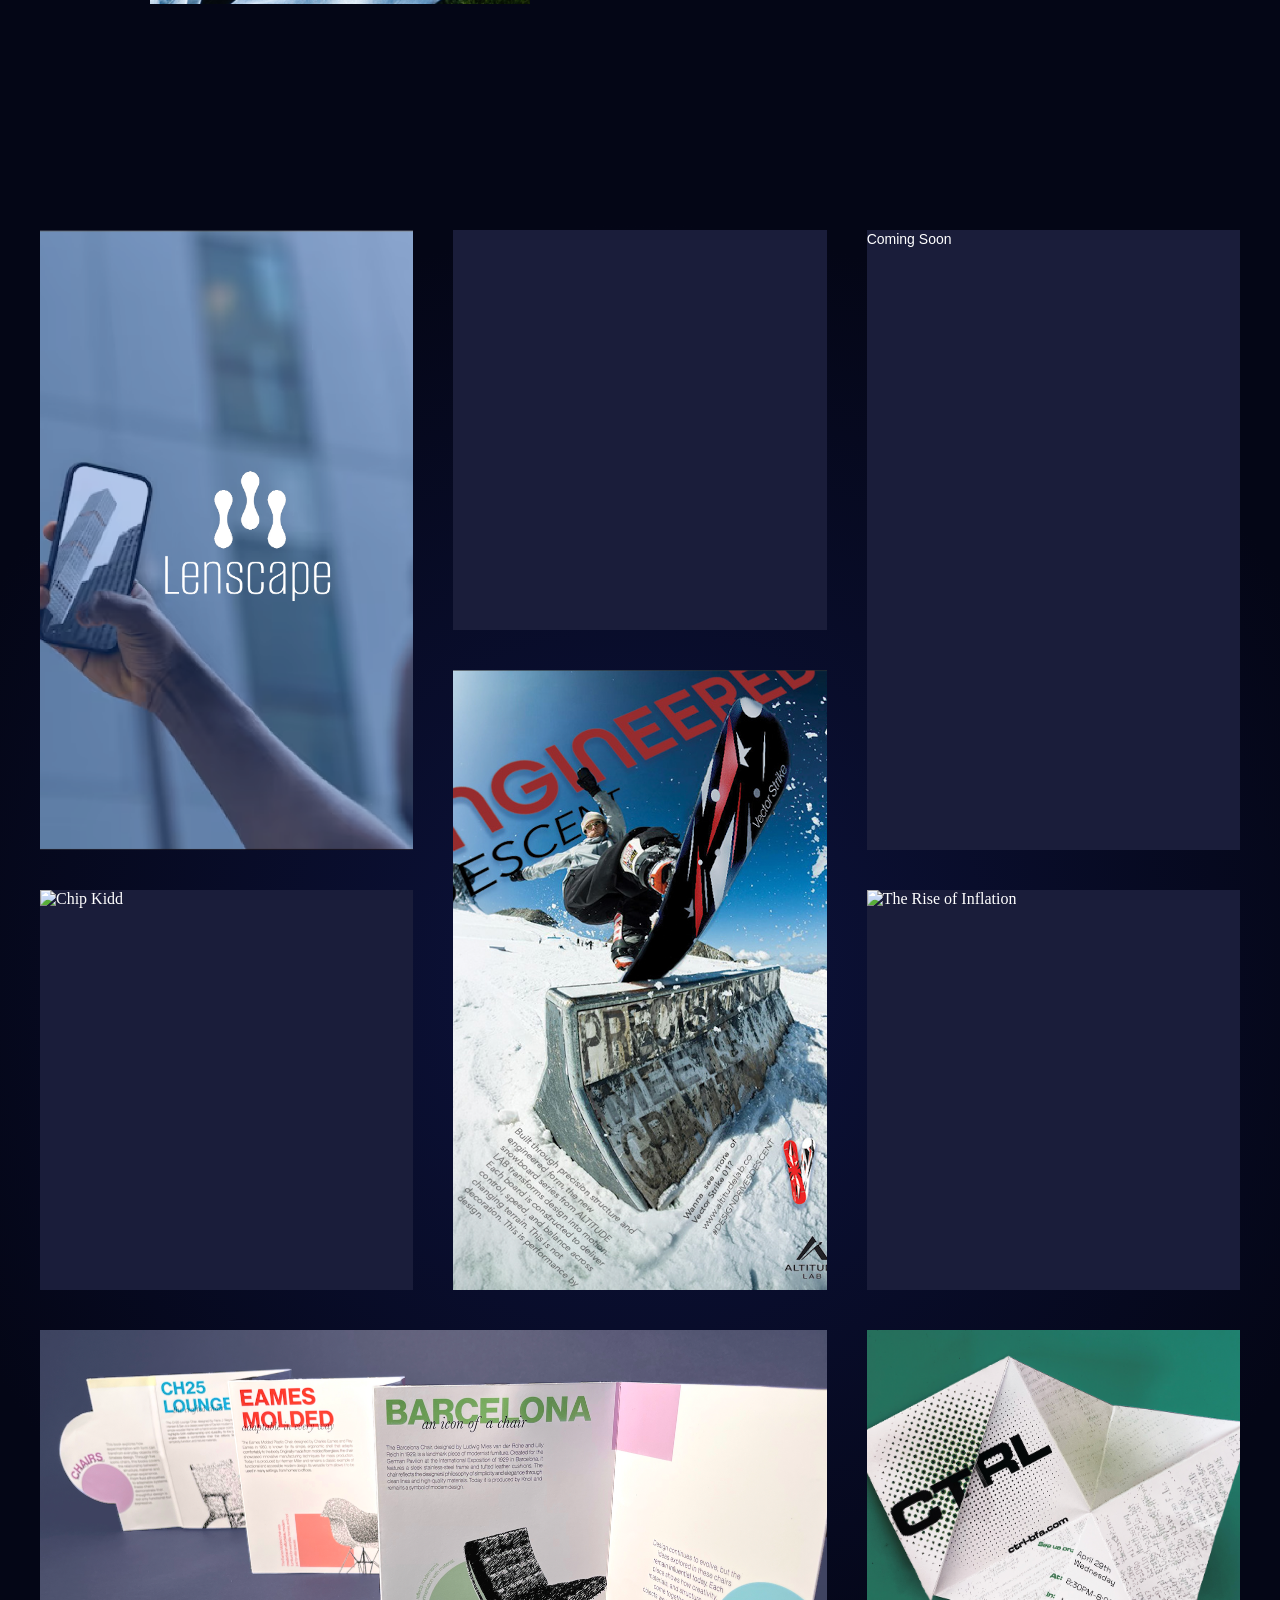
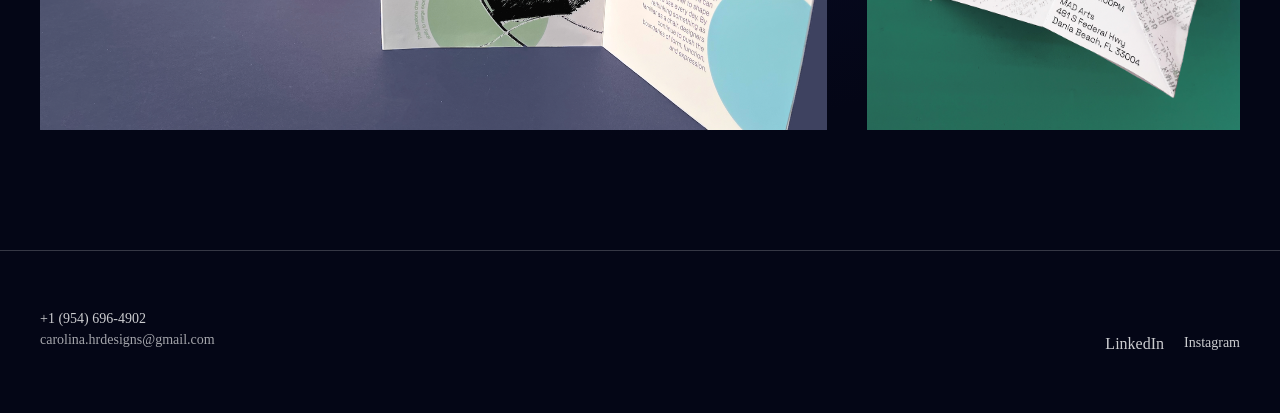
==== commit ec291185: "fixed captions and finally landing page" ====
--- a/index.html
+++ b/index.html
@@ -118,9 +118,12 @@
             <div class="project project-3">
                 <span class="placeholder">Coming Soon</span>
             </div>
-            <div class="project project-4">
-                <span class="placeholder">Comin Soon</span>
-            </div>
+            <a href="project-7.html" class="project project-4">
+                <img src="images/project-7.png" alt="Vector Strike">
+                <div class="project-overlay">
+                    <h3> Vector Strike <br> Snowboard Series</h3>
+                </div>
+            </a>
             <a href="project-2.html" class="project project-5">  
                 <img src="images/project-2.png" alt="Chip Kidd">
                 <div class="project-overlay">
@@ -139,9 +142,12 @@
                     <h3> Chair Book</h3>
                 </div>
             </a>
-            <div class="project project-8">
-                <span class="placeholder">Coming Soon</span>
-            </div>
+            <a href="project-8.html" class="project project-8">
+                <img src="images/project-8.png" alt="CTRL BFA Exhibition Card">
+                <div class="project-overlay">
+                    <h3> CTRL BFA <br> Exhibiton Invitation Card</h3>
+                </div>
+            </a>
             </div>
         </div>
 
--- a/css/style.css
+++ b/css/style.css
@@ -170,25 +170,8 @@
 
 
 
-
-/* ===== MID SCREENS (fix overlap BEFORE it breaks) ===== */
-@media (max-width: 1200px) {
-
-    .home-c,
-    .home-hr {
-        transform: none;
-    }
-
-    .home-subtitle {
-        left: -10vw;
-        top: 60px;
-    }
-
-}
-
-
 /* ===== SMALL SCREENS (switch to stacked layout) ===== */
-@media (max-width: 1100px) {
+@media (max-width: 1223px) {
 
     .home {
         height: auto;
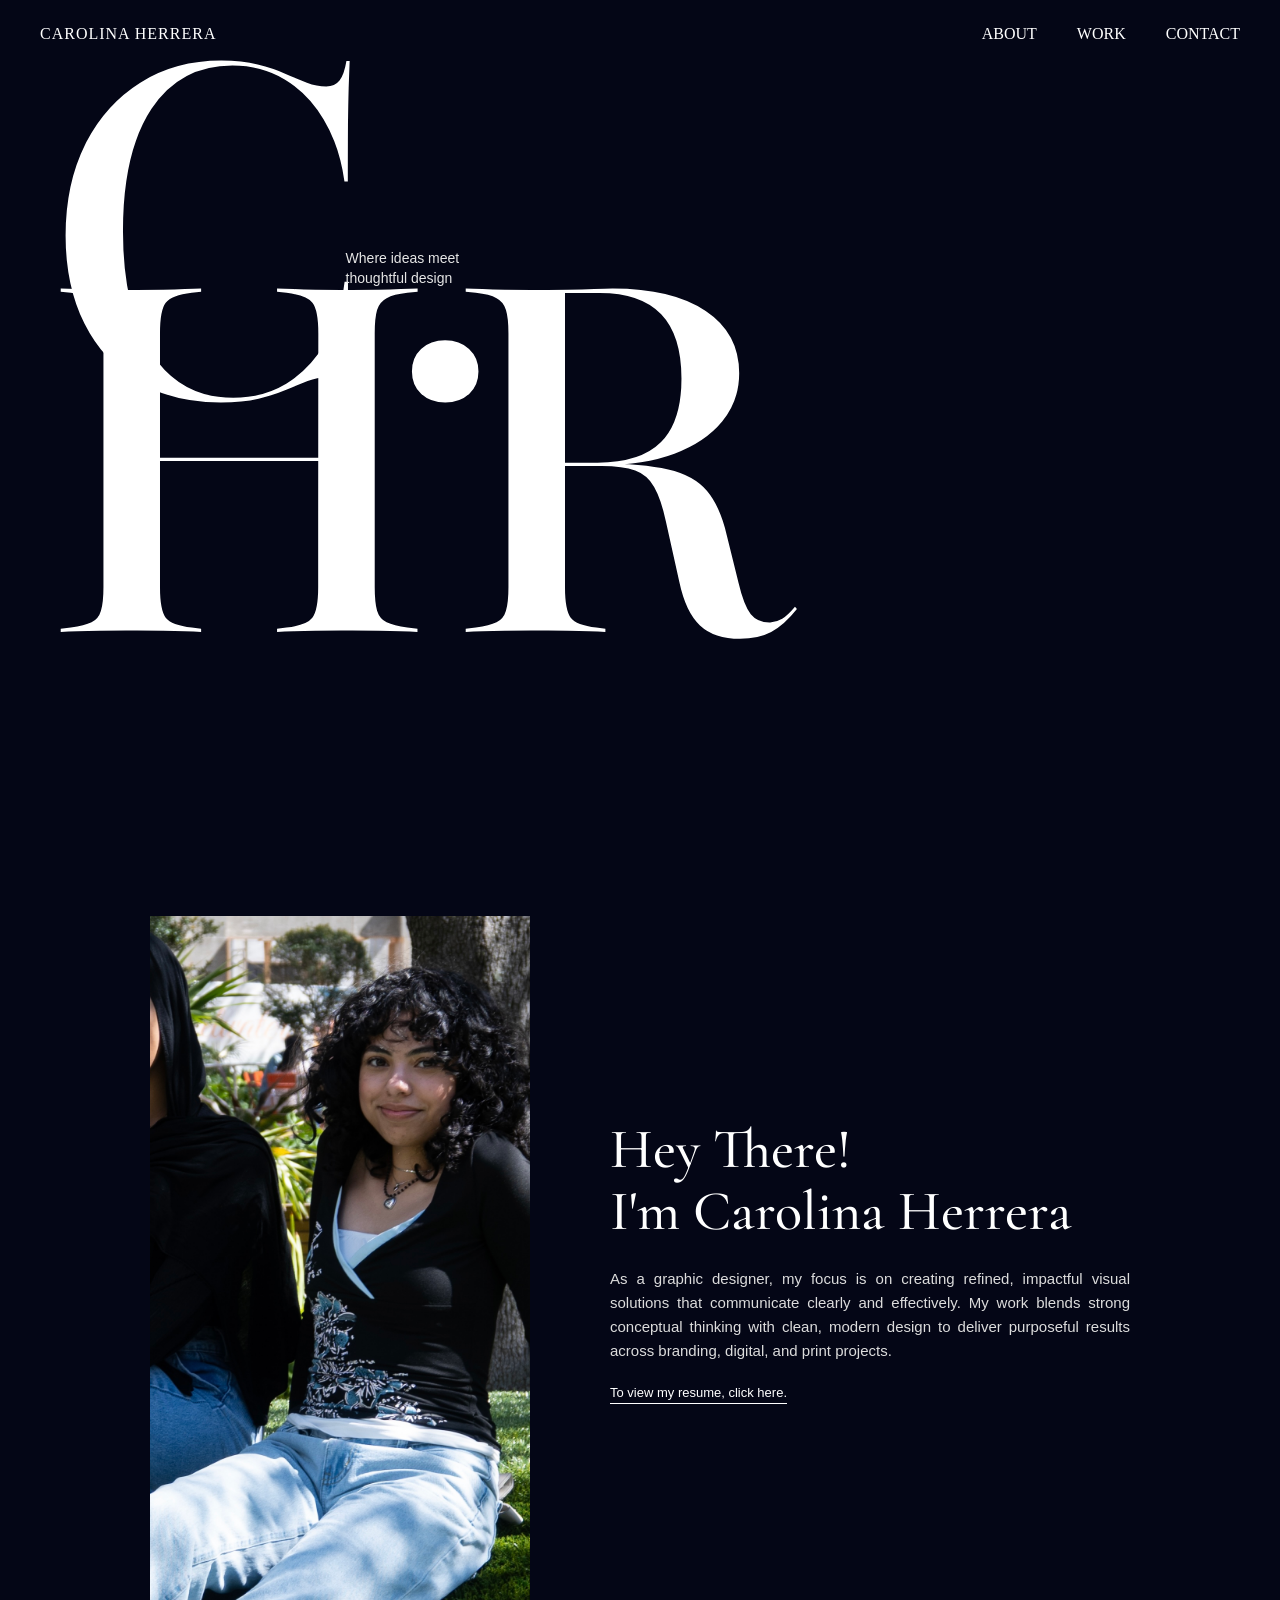
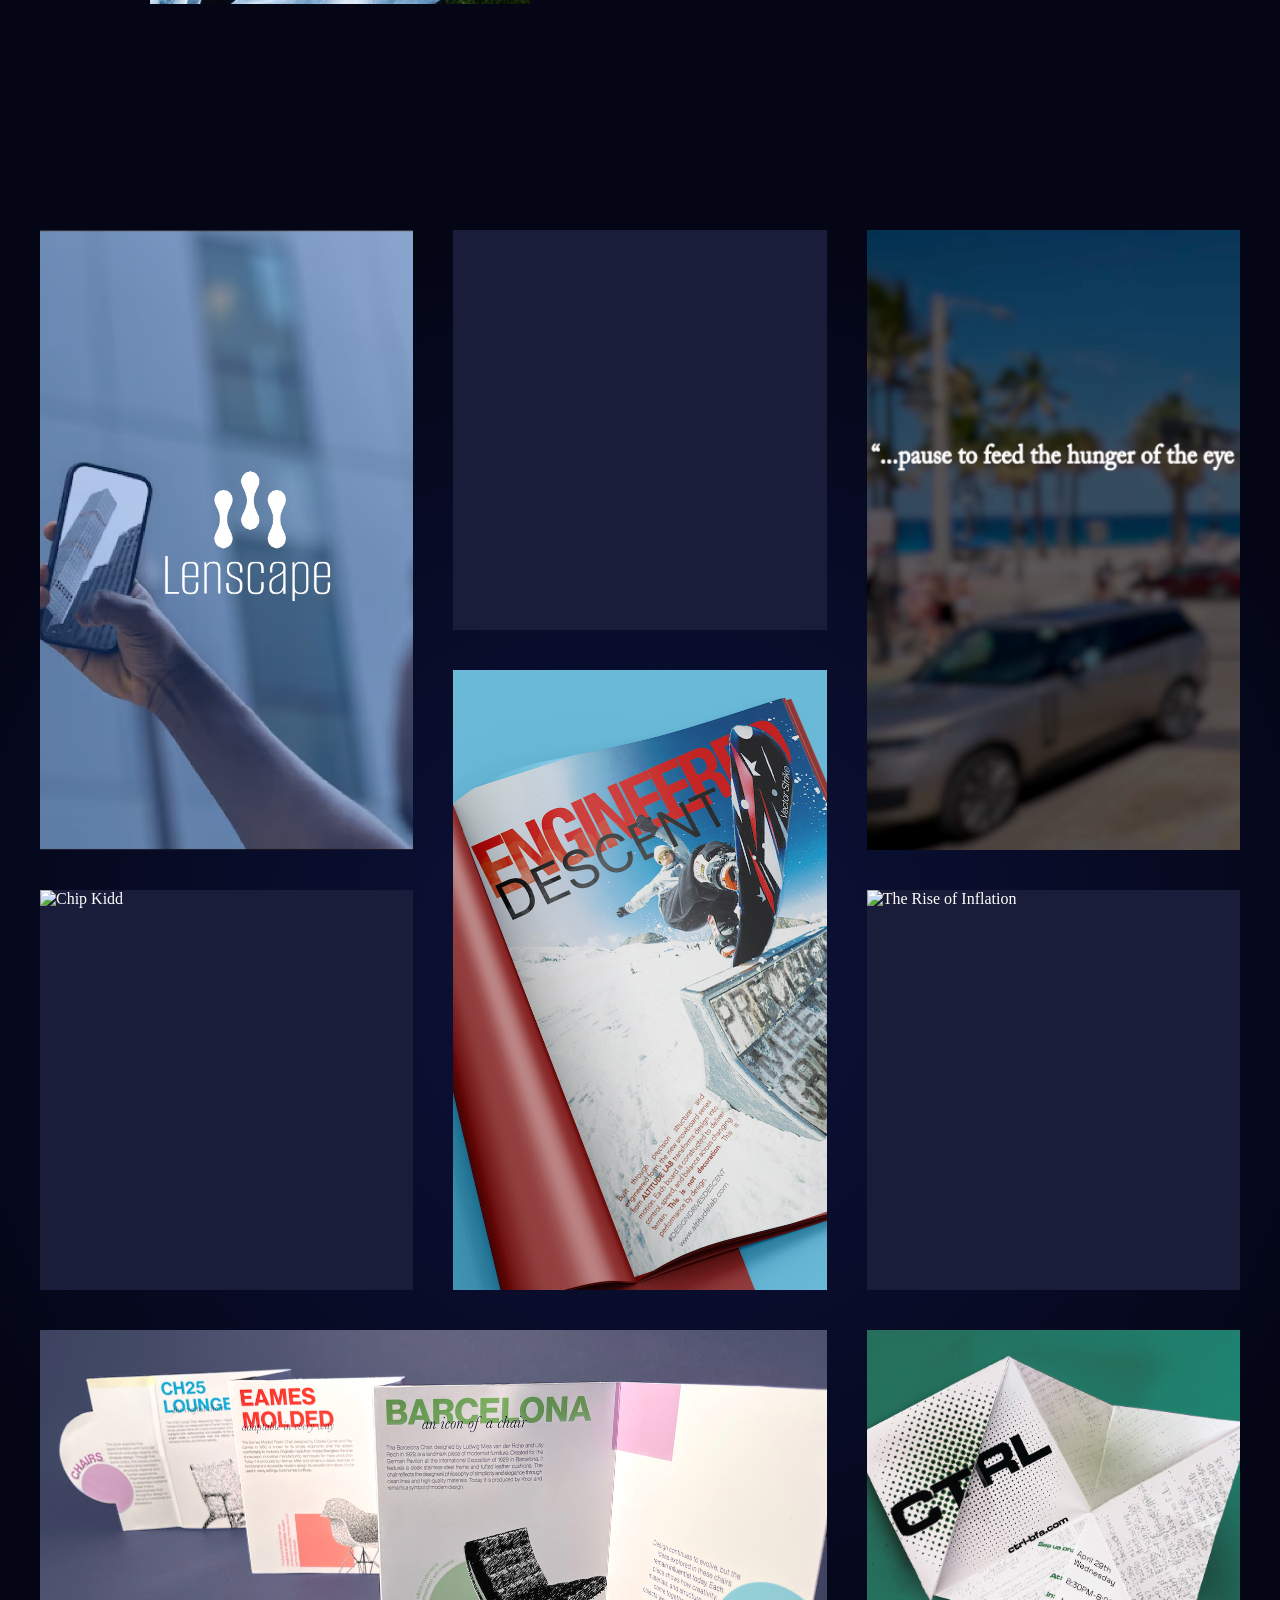
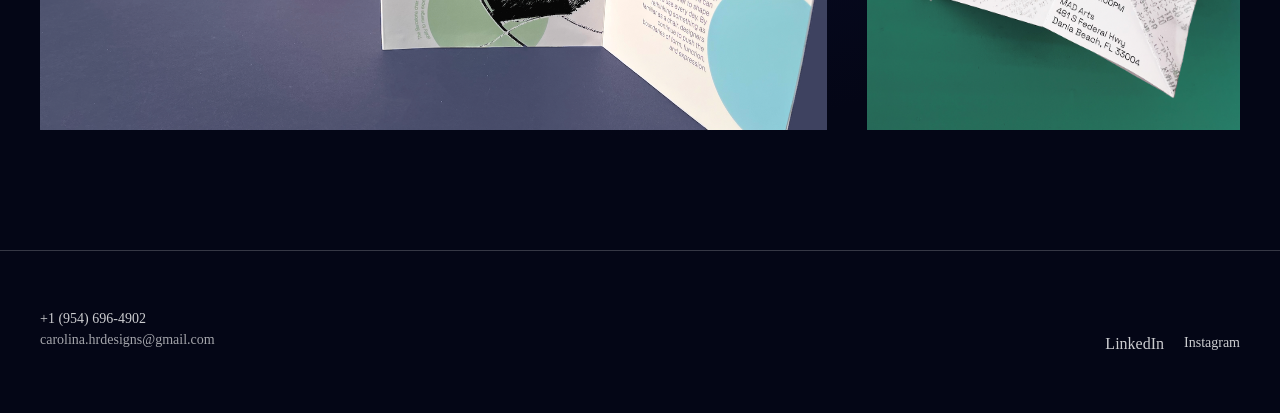
==== commit 7451a69e: "added last project in" ====
--- a/index.html
+++ b/index.html
@@ -115,9 +115,14 @@
                     <h3>TropiCoco</h3>
                 </div>
             </a>
-            <div class="project project-3">
-                <span class="placeholder">Coming Soon</span>
-            </div>
+
+            <a href="project-10.html" class="project project-3">
+                <img src="images/project-10.png" alt="The Beauty in Color">
+                <div class="project-overlay">
+                    <h3>The Beauty <br> in Color</h3>
+                </div>
+            </a>
+
             <a href="project-7.html" class="project project-4">
                 <img src="images/project-7.png" alt="Vector Strike">
                 <div class="project-overlay">
--- a/css/style.css
+++ b/css/style.css
@@ -137,7 +137,7 @@
 .home-subtitle {
     position: absolute;
     left: -23vw;
-    top: 100px;
+    top: 75px;
     font-family: "Inter", sans-serif;
     font-size: 14px;
     line-height: 1.4;
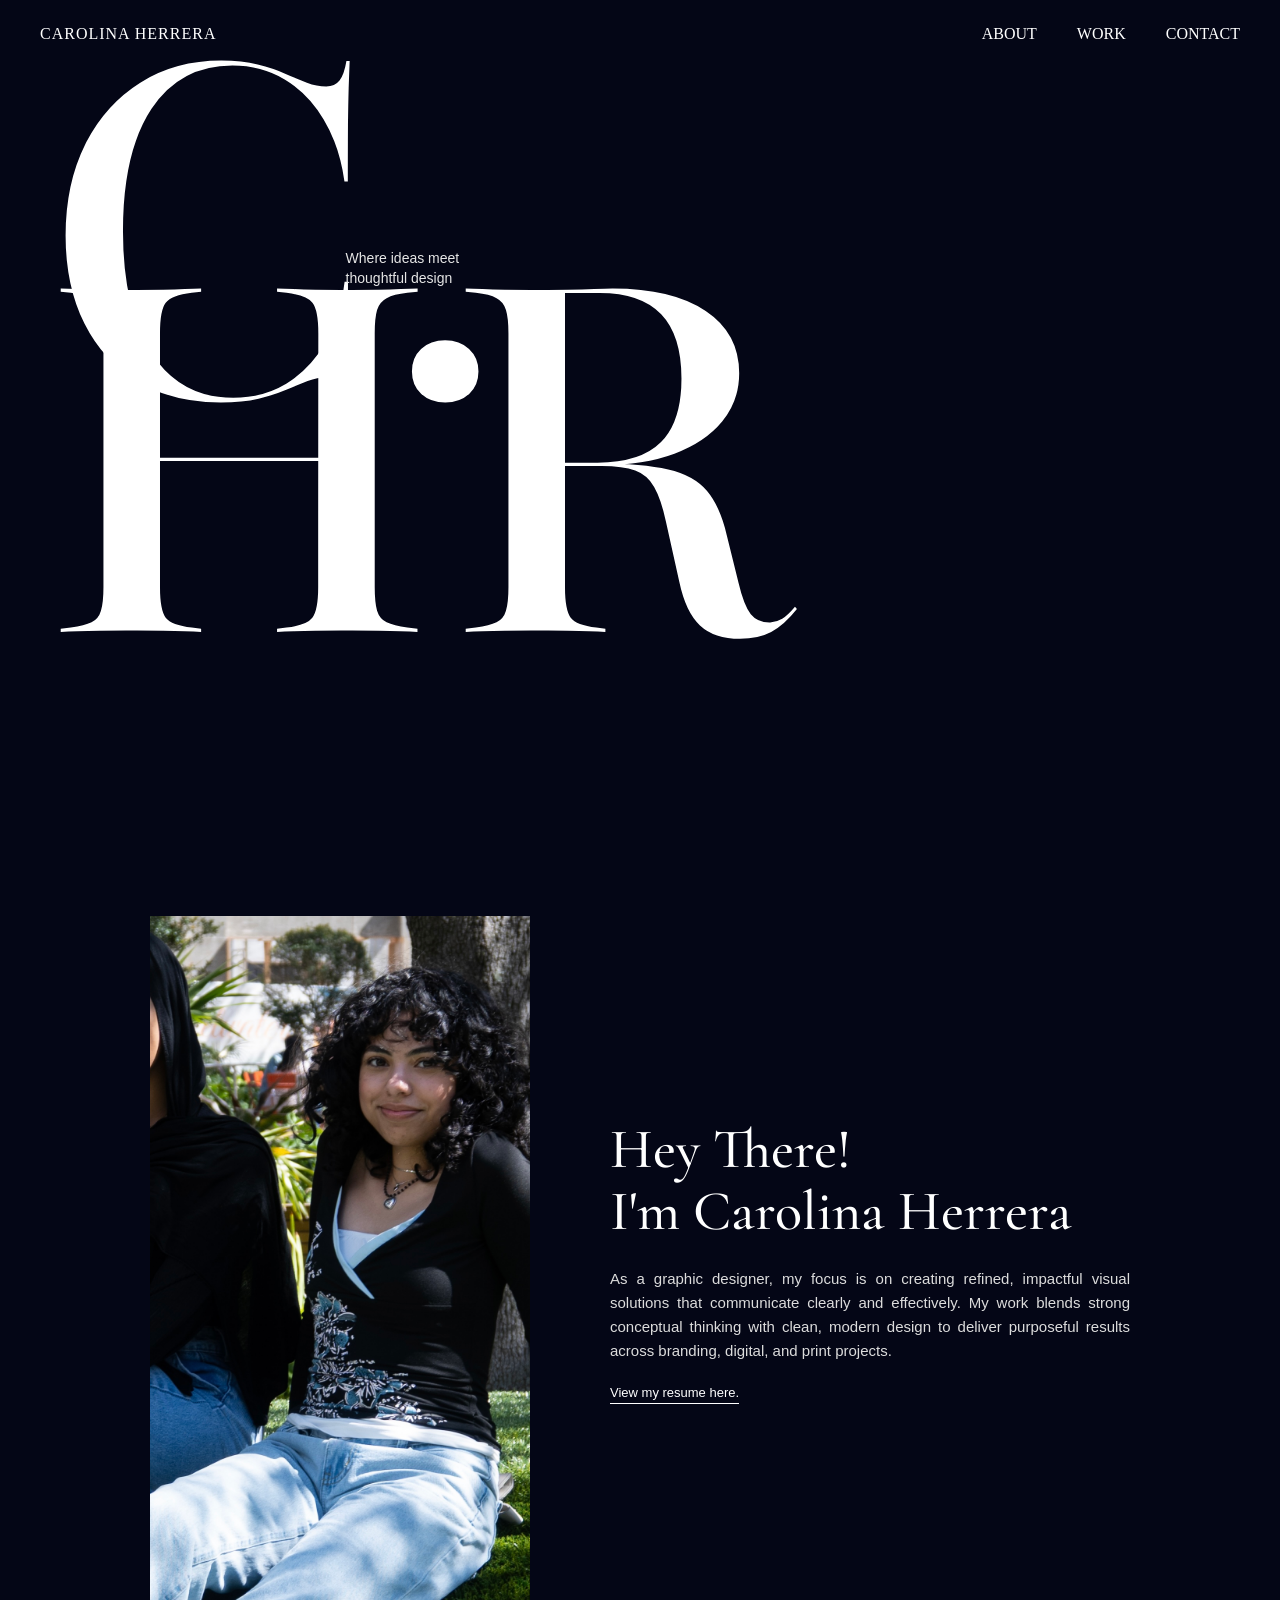
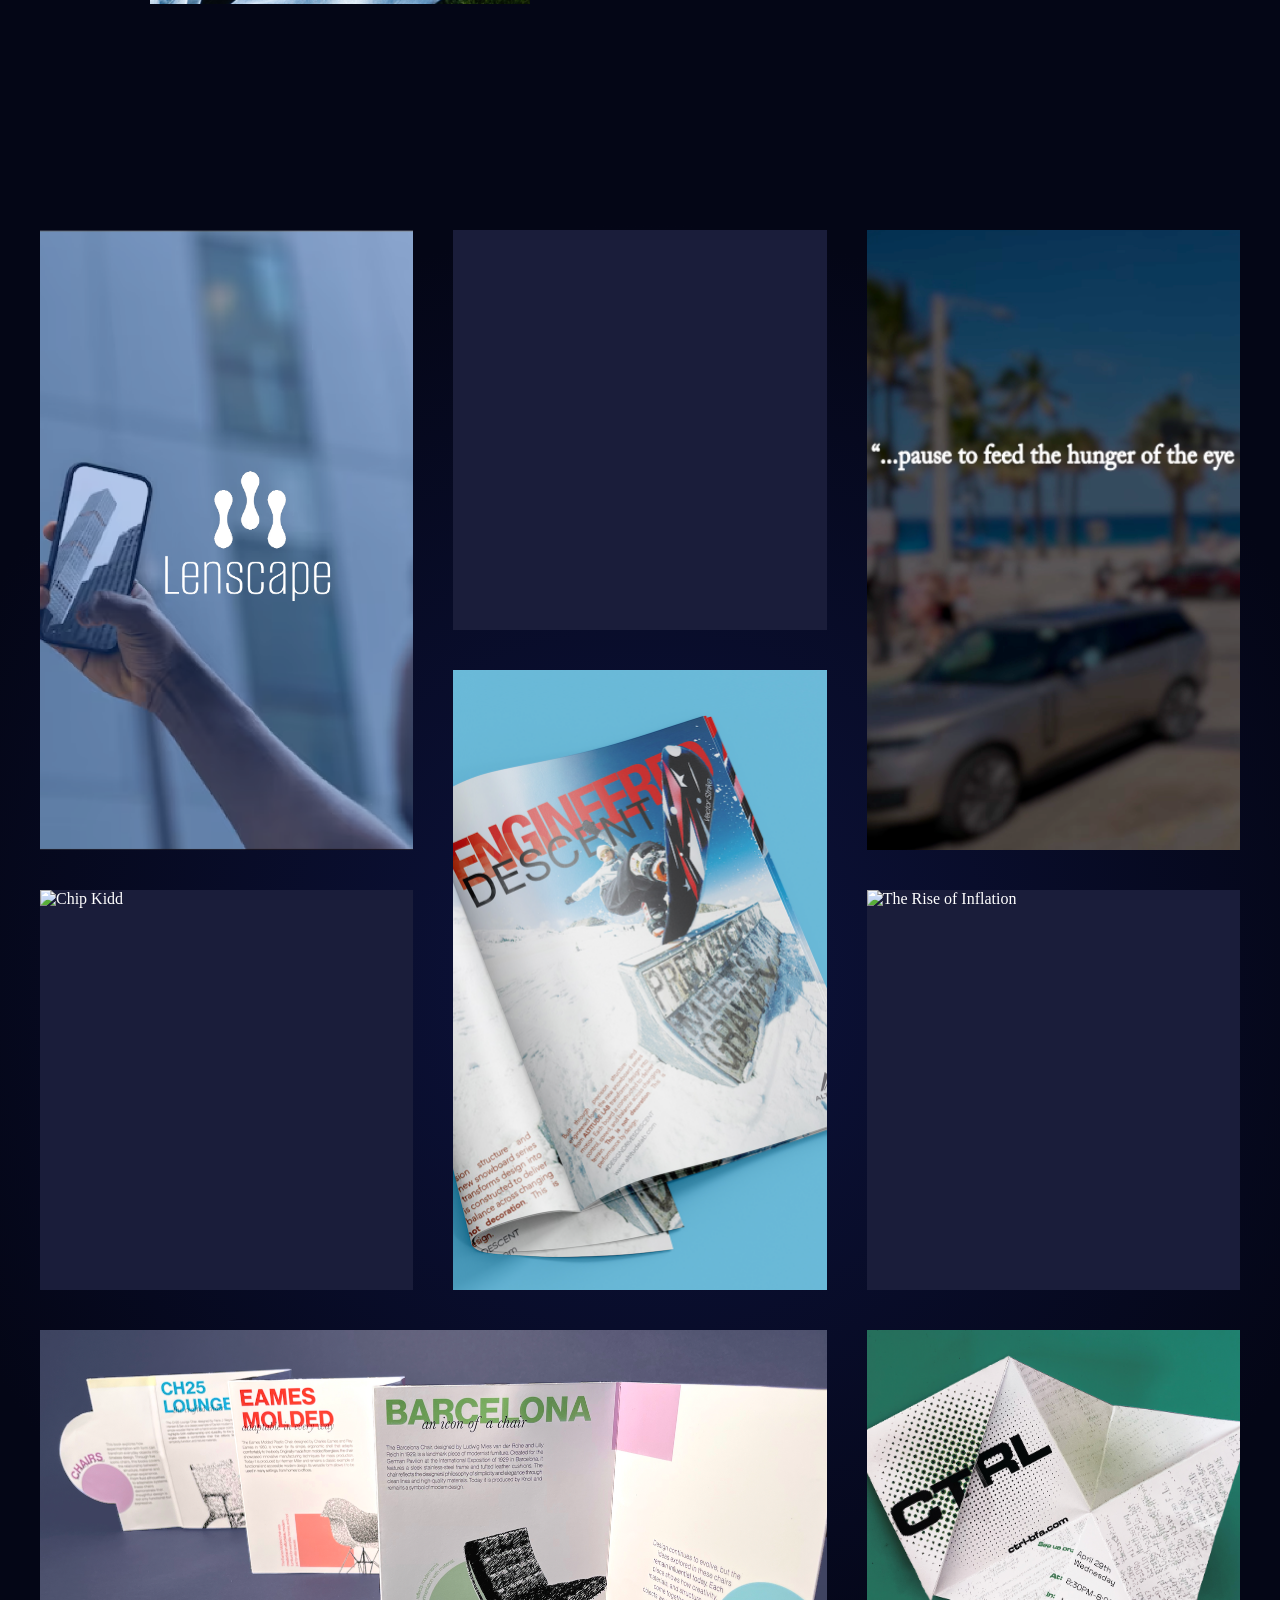
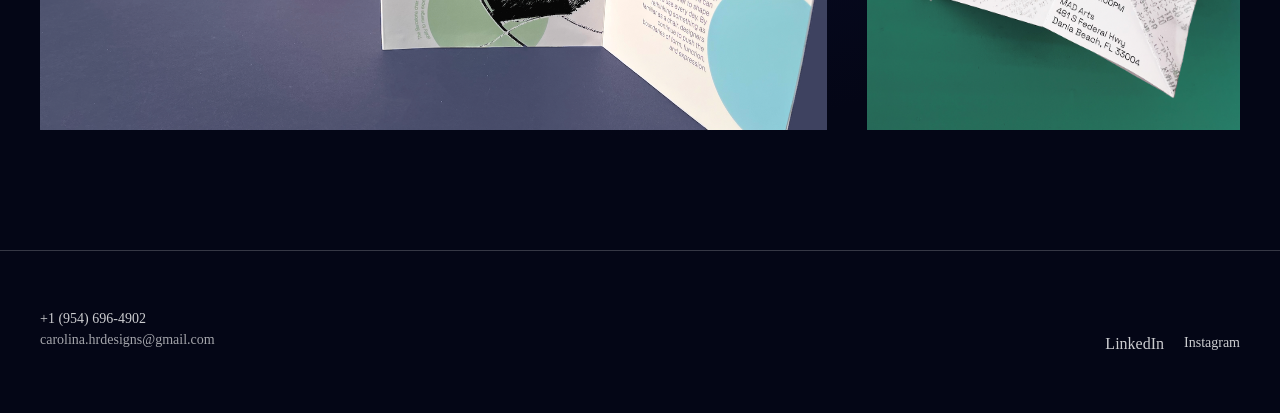
==== commit 1d6864e0: "done finito" ====
--- a/index.html
+++ b/index.html
@@ -84,7 +84,7 @@
                 </p>
 
                 <p class="about-link">
-                    <a href="CarolinaHerreraResume.pdf" target="_blank">To view my resume, click here.</a>
+                    <a href="CarolinaHerreraResume.pdf" target="_blank">View my resume here.</a>
                 </p>
 
             </div>
